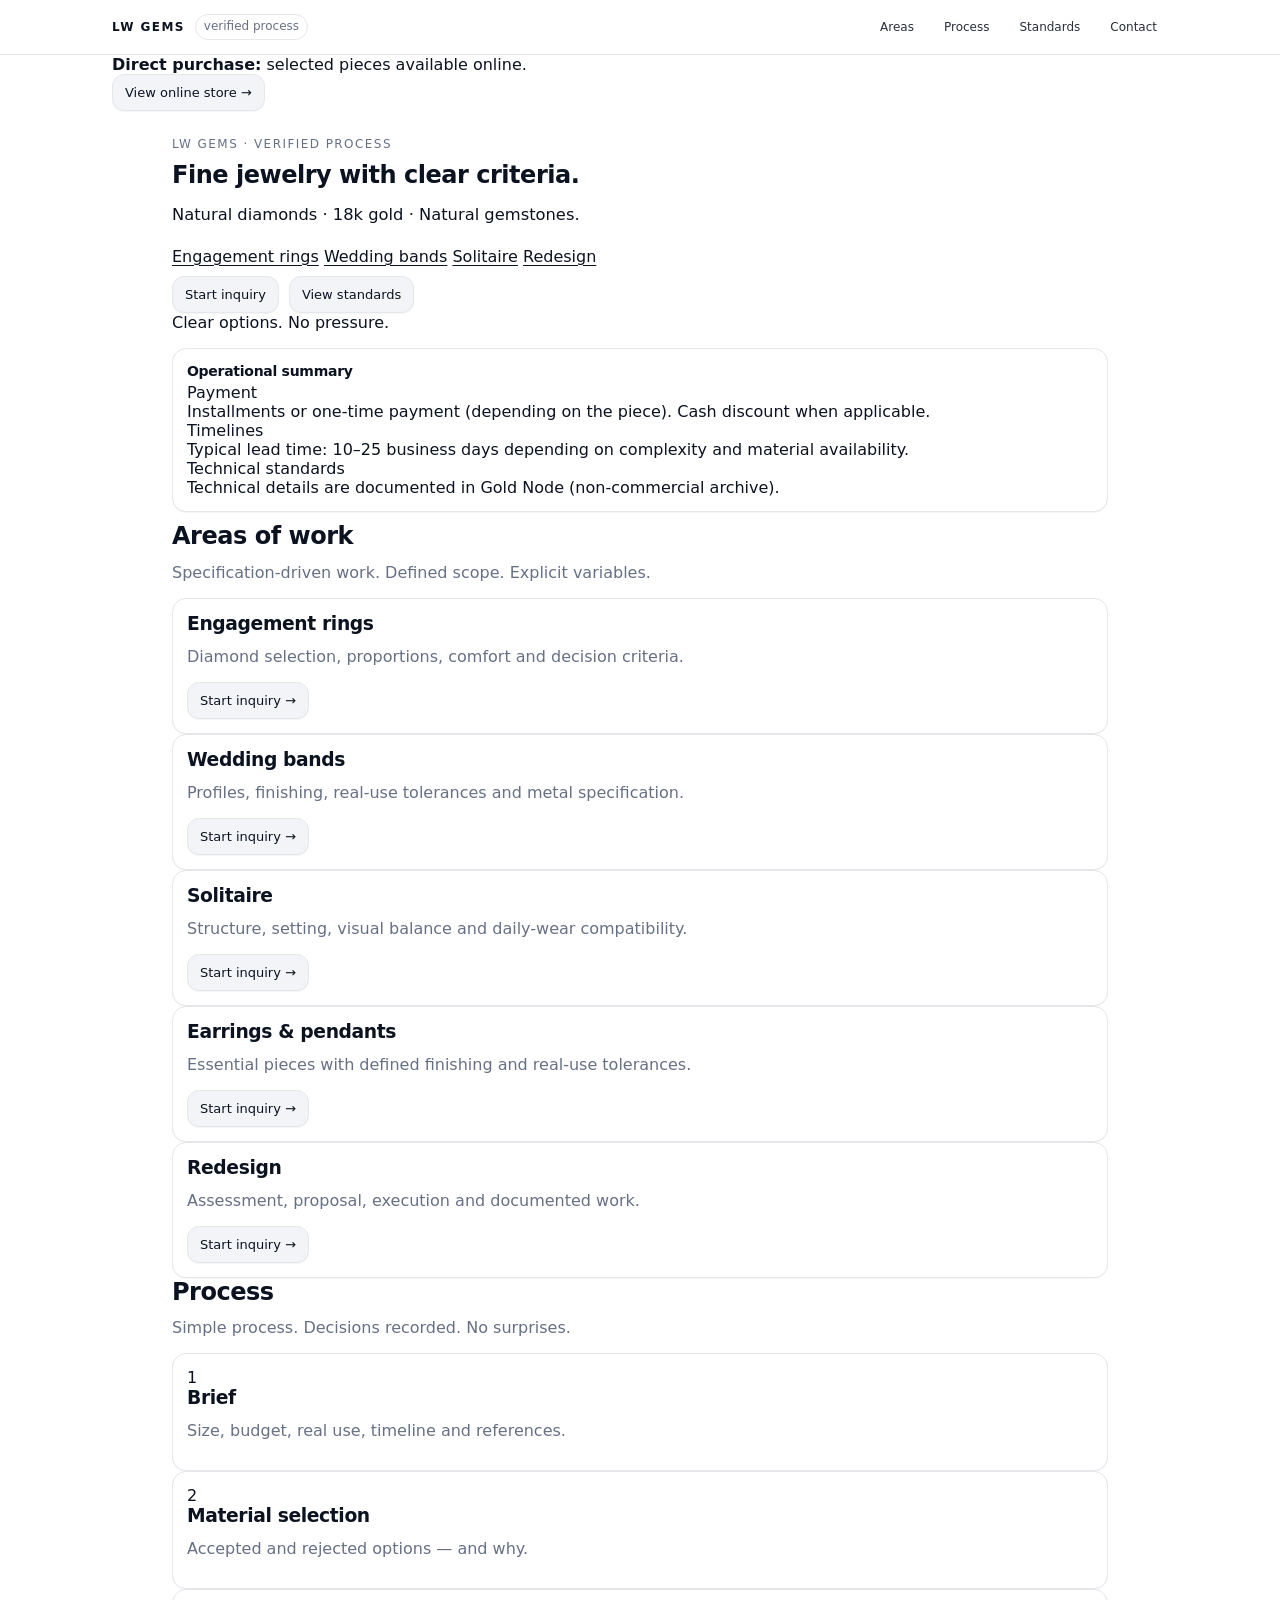
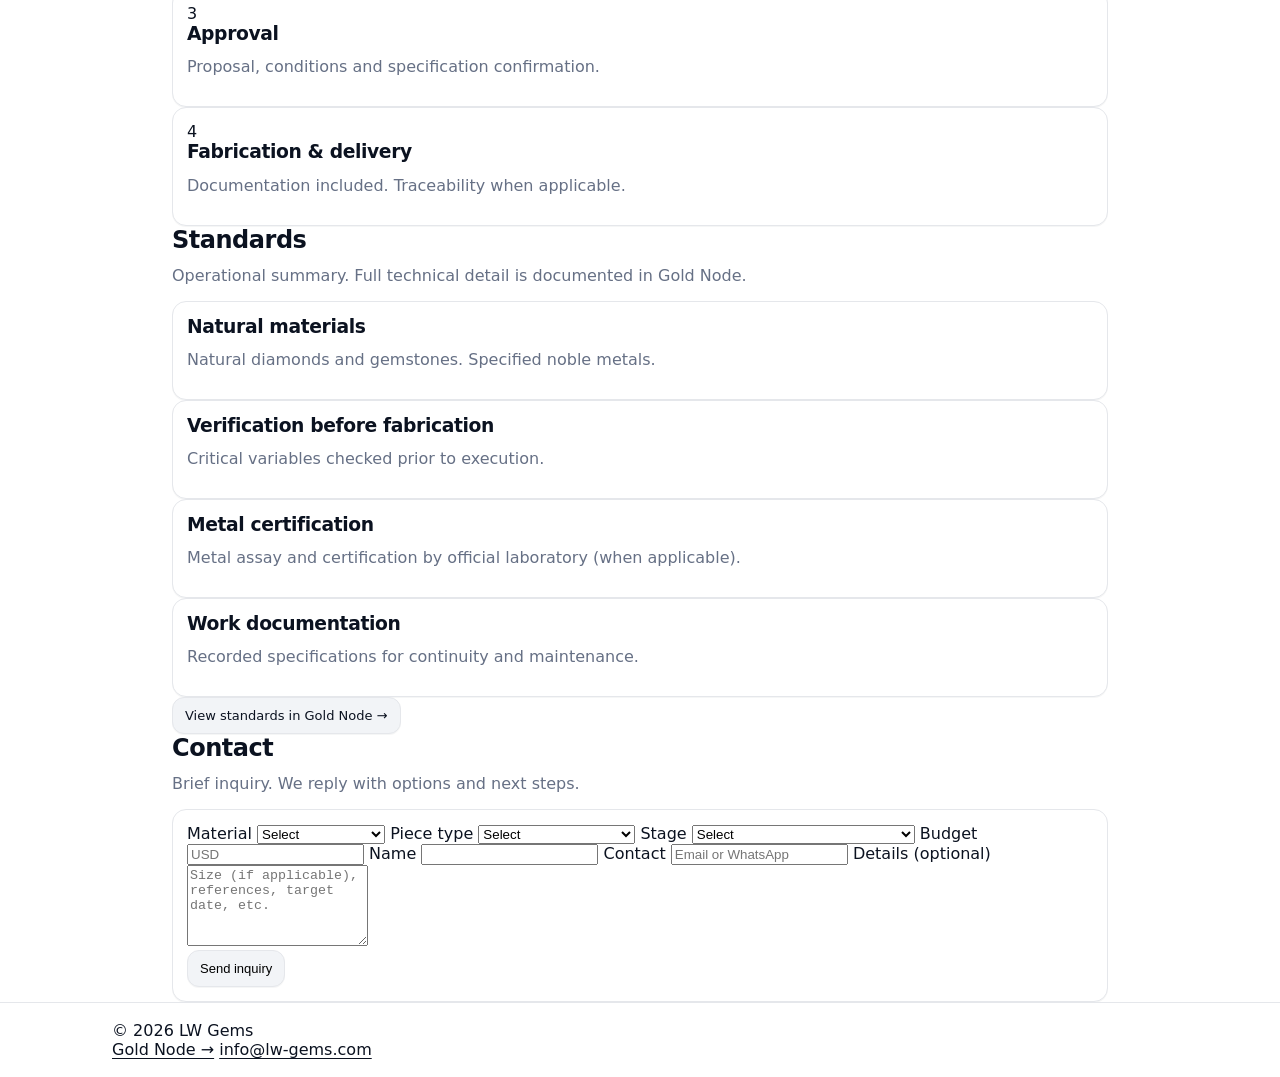
==== en/index.html @ a050eb29 "Create index.html" ====
<!doctype html>
<html lang="en">
<head>
  <meta charset="utf-8">
  <meta http-equiv="content-language" content="en">
  <meta name="viewport" content="width=device-width, initial-scale=1">

  <title>LW Gems — Fine Jewelry with Clear Criteria</title>
  <meta name="description" content="Fine jewelry under a verified process: natural diamonds, 18k gold and natural gemstones. Clear options, explicit variables and documented execution.">
  <meta name="robots" content="index,follow,max-image-preview:large,max-snippet:-1,max-video-preview:-1">

  <!-- Canonical -->
  <link rel="canonical" href="https://lw-gems.com/en/">

  <!-- Hreflang -->
  <link rel="alternate" hreflang="en" href="https://lw-gems.com/en/">
  <link rel="alternate" hreflang="es" href="https://lw-gems.com/">
  <link rel="alternate" hreflang="x-default" href="https://lw-gems.com/">

  <!-- CSS (mismo sistema) -->
  <link rel="stylesheet" href="../assets/css/lw-system.css">

  <!-- Open Graph -->
  <meta property="og:type" content="website">
  <meta property="og:site_name" content="LW Gems">
  <meta property="og:title" content="LW Gems — Fine Jewelry with Clear Criteria">
  <meta property="og:description" content="Natural diamonds · 18k gold · Natural gemstones. Verified process and documented execution.">
  <meta property="og:url" content="https://lw-gems.com/en/">

  <!-- Twitter -->
  <meta name="twitter:card" content="summary">
  <meta name="twitter:title" content="LW Gems — Fine Jewelry with Clear Criteria">
  <meta name="twitter:description" content="Natural diamonds · 18k gold · Natural gemstones. Verified process and documented execution.">

  <!-- Internal LW meta -->
  <meta name="lw:page-type" content="landing">
  <meta name="lw:note-status" content="canonical">
  <meta name="lw:note-version" content="v1">

  <!-- JSON-LD -->
  <script type="application/ld+json">
  {
    "@context":"https://schema.org",
    "@graph":[
      {
        "@type":"Organization",
        "@id":"https://lw-gems.com/#organization",
        "name":"LW Gems",
        "url":"https://lw-gems.com/",
        "email":"info@lw-gems.com"
      },
      {
        "@type":"WebSite",
        "@id":"https://lw-gems.com/#website",
        "url":"https://lw-gems.com/",
        "name":"LW Gems",
        "publisher":{"@id":"https://lw-gems.com/#organization"},
        "inLanguage":"en"
      },
      {
        "@type":"WebPage",
        "@id":"https://lw-gems.com/en/#webpage",
        "url":"https://lw-gems.com/en/",
        "name":"LW Gems — Fine Jewelry with Clear Criteria",
        "isPartOf":{"@id":"https://lw-gems.com/#website"},
        "about":{"@id":"https://lw-gems.com/#organization"},
        "inLanguage":"en"
      }
    ]
  }
  </script>
</head>

<body class="page-home">
  <a class="skip-link" href="#content">Skip to content</a>

  <!-- TOP BAR -->
  <header class="topbar">
    <div class="container">
      <div class="brand">
        <a class="brandName" href="/en/" aria-label="LW Gems Home">LW GEMS</a>
        <span class="brandTag">verified process</span>
      </div>

      <nav class="menu" aria-label="Primary">
        <a href="#areas">Areas</a>
        <a href="#process">Process</a>
        <a href="#standards">Standards</a>
        <a href="#contact">Contact</a>
      </nav>
    </div>
  </header>

  <!-- DIRECT PURCHASE BAR -->
  <section class="notice">
    <div class="container noticeRow">
      <div class="noticeText">
        <strong>Direct purchase:</strong> selected pieces available online.
      </div>
      <a class="btn btnGhost" href="https://shop.lw-gems.com/" target="_blank" rel="noopener">
        View online store →
      </a>
    </div>
  </section>

  <main id="content" class="container">

    <!-- HERO -->
    <section class="hero">
      <div class="heroGrid">
        <div class="heroLeft">
          <div class="kicker">LW GEMS · VERIFIED PROCESS</div>

          <h1>Fine jewelry with clear criteria.</h1>

          <p class="lead">Natural diamonds · 18k gold · Natural gemstones.</p>

          <!-- QUICK ROUTES (SEO + UX) -->
          <div class="quickLinks" aria-label="Quick routes">
            <a class="chip" href="#form" data-piece="Engagement ring">Engagement rings</a>
            <a class="chip" href="#form" data-piece="Wedding bands">Wedding bands</a>
            <a class="chip" href="#form" data-piece="Solitaire">Solitaire</a>
            <a class="chip" href="#form" data-piece="Redesign">Redesign</a>
          </div>

          <div class="ctaRow">
            <a class="btn btnPrimary" href="#form">Start inquiry</a>
            <a class="btn btnSecondary" href="#standards">View standards</a>
          </div>

          <p class="micro">Clear options. No pressure.</p>
        </div>

        <!-- OPERATIONAL SUMMARY -->
        <aside class="heroRight card">
          <h2 class="cardTitle">Operational summary</h2>

          <div class="cardBlock">
            <div class="cardLabel">Payment</div>
            <div class="cardValue">Installments or one-time payment (depending on the piece). Cash discount when applicable.</div>
          </div>

          <div class="cardBlock">
            <div class="cardLabel">Timelines</div>
            <div class="cardValue">Typical lead time: 10–25 business days depending on complexity and material availability.</div>
          </div>

          <div class="cardBlock">
            <div class="cardLabel">Technical standards</div>
            <div class="cardValue">Technical details are documented in Gold Node (non-commercial archive).</div>
          </div>
        </aside>
      </div>
    </section>

    <!-- AREAS -->
    <section id="areas" class="section">
      <h2>Areas of work</h2>
      <p class="muted">Specification-driven work. Defined scope. Explicit variables.</p>

      <div class="grid3">
        <article class="card">
          <h3>Engagement rings</h3>
          <p class="muted">Diamond selection, proportions, comfort and decision criteria.</p>
          <a class="btn btnGhost" href="#form" data-piece="Engagement ring">Start inquiry →</a>
        </article>

        <article class="card">
          <h3>Wedding bands</h3>
          <p class="muted">Profiles, finishing, real-use tolerances and metal specification.</p>
          <a class="btn btnGhost" href="#form" data-piece="Wedding bands">Start inquiry →</a>
        </article>

        <article class="card">
          <h3>Solitaire</h3>
          <p class="muted">Structure, setting, visual balance and daily-wear compatibility.</p>
          <a class="btn btnGhost" href="#form" data-piece="Solitaire">Start inquiry →</a>
        </article>

        <article class="card">
          <h3>Earrings & pendants</h3>
          <p class="muted">Essential pieces with defined finishing and real-use tolerances.</p>
          <a class="btn btnGhost" href="#form" data-piece="Earrings and pendants">Start inquiry →</a>
        </article>

        <article class="card">
          <h3>Redesign</h3>
          <p class="muted">Assessment, proposal, execution and documented work.</p>
          <a class="btn btnGhost" href="#form" data-piece="Redesign">Start inquiry →</a>
        </article>
      </div>
    </section>

    <!-- PROCESS -->
    <section id="process" class="section">
      <h2>Process</h2>
      <p class="muted">Simple process. Decisions recorded. No surprises.</p>

      <div class="grid4">
        <article class="step card">
          <div class="stepN">1</div>
          <h3>Brief</h3>
          <p class="muted">Size, budget, real use, timeline and references.</p>
        </article>

        <article class="step card">
          <div class="stepN">2</div>
          <h3>Material selection</h3>
          <p class="muted">Accepted and rejected options — and why.</p>
        </article>

        <article class="step card">
          <div class="stepN">3</div>
          <h3>Approval</h3>
          <p class="muted">Proposal, conditions and specification confirmation.</p>
        </article>

        <article class="step card">
          <div class="stepN">4</div>
          <h3>Fabrication & delivery</h3>
          <p class="muted">Documentation included. Traceability when applicable.</p>
        </article>
      </div>
    </section>

    <!-- STANDARDS -->
    <section id="standards" class="section">
      <h2>Standards</h2>
      <p class="muted">Operational summary. Full technical detail is documented in Gold Node.</p>

      <div class="grid2">
        <article class="bullet card">
          <h3>Natural materials</h3>
          <p class="muted">Natural diamonds and gemstones. Specified noble metals.</p>
        </article>

        <article class="bullet card">
          <h3>Verification before fabrication</h3>
          <p class="muted">Critical variables checked prior to execution.</p>
        </article>

        <article class="bullet card">
          <h3>Metal certification</h3>
          <p class="muted">Metal assay and certification by official laboratory (when applicable).</p>
        </article>

        <article class="bullet card">
          <h3>Work documentation</h3>
          <p class="muted">Recorded specifications for continuity and maintenance.</p>
        </article>
      </div>

      <a class="btn btnSecondary" href="https://gold.lw-gems.com/" target="_blank" rel="noopener">
        View standards in Gold Node →
      </a>
    </section>

    <!-- CONTACT -->
    <section id="contact" class="section">
      <h2>Contact</h2>
      <p class="muted">Brief inquiry. We reply with options and next steps.</p>

      <form id="form" class="form card"
            action="https://formsubmit.co/info@lw-gems.com"
            method="POST">

        <input type="hidden" name="_subject" value="LW Gems — New inquiry (EN)">
        <input type="hidden" name="_captcha" value="true">
        <input type="hidden" name="_template" value="table">
        <input type="hidden" name="_next" value="https://lw-gems.com/en/thanks/">

        <div class="formGrid">
          <label>
            Material
            <select name="material" required>
              <option value="" disabled selected>Select</option>
              <option>18k Gold</option>
              <option>Platinum</option>
              <option>Natural diamond</option>
              <option>Natural gemstone</option>
            </select>
          </label>

          <label>
            Piece type
            <select name="pieza" id="pieza" required>
              <option value="" disabled selected>Select</option>
              <option>Engagement ring</option>
              <option>Wedding bands</option>
              <option>Solitaire</option>
              <option>Earrings and pendants</option>
              <option>Redesign</option>
            </select>
          </label>

          <label>
            Stage
            <select name="stage" required>
              <option value="" disabled selected>Select</option>
              <option>Initial idea</option>
              <option>Comparing options</option>
              <option>I already have the stone / material</option>
              <option>Redesigning an existing piece</option>
            </select>
          </label>

          <label>
            Budget
            <input name="budget" type="text" placeholder="USD">
          </label>

          <label>
            Name
            <input name="name" type="text" required>
          </label>

          <label>
            Contact
            <input name="contact" type="text" placeholder="Email or WhatsApp" required>
          </label>

          <label class="full">
            Details (optional)
            <textarea name="details" rows="5" placeholder="Size (if applicable), references, target date, etc."></textarea>
          </label>
        </div>

        <button class="btn btnPrimary" type="submit">Send inquiry</button>
      </form>
    </section>
  </main>

  <footer class="footer">
    <div class="container footerRow">
      <div>© <span id="y"></span> LW Gems</div>
      <div class="footerLinks">
        <a href="https://gold.lw-gems.com/" target="_blank" rel="noopener">Gold Node →</a>
        <a href="mailto:info@lw-gems.com">info@lw-gems.com</a>
      </div>
    </div>
  </footer>

  <script>
    document.getElementById("y").textContent = new Date().getFullYear();

    document.querySelectorAll('[data-piece]').forEach(el => {
      el.addEventListener('click', () => {
        const v = el.getAttribute('data-piece');
        const sel = document.getElementById('pieza');
        if (!sel) return;
        [...sel.options].forEach(o => {
          if (o.text.trim() === v.trim()) sel.value = o.value;
        });
      });
    });
  </script>
</body>
</html>
---- assets/css/lw-system.css ----
*{box-sizing:border-box}

:root{
  --text:#0b1220;
  --muted:#667085;
  --line:#e5e7eb;
  --bg:#ffffff;
  --chip:#f2f4f7;
  --chip2:#eef2f6;

  /* pro spacing + radius */
  --radius:14px;
  --radiusPill:999px;
  --shadow: 0 1px 0 rgba(16,24,40,.04);
}

html{font-size:16px}
body{
  margin:0;
  background:var(--bg);
  color:var(--text);
  font-family: system-ui,-apple-system,BlinkMacSystemFont,"Segoe UI",Roboto,Helvetica,Arial,sans-serif;
  -webkit-font-smoothing: antialiased;
  text-rendering: optimizeLegibility;
}

/* Skip link (accesibilidad) */
.skip-link{
  position:absolute;
  left:-9999px;
  top:auto;
  width:1px;
  height:1px;
  overflow:hidden;
}
.skip-link:focus{
  left:16px;
  top:16px;
  width:auto;
  height:auto;
  padding:10px 12px;
  border-radius:12px;
  border:1px solid var(--line);
  background:#fff;
  box-shadow:var(--shadow);
  z-index:999;
}

/* Layout */
.container{max-width:1100px;margin:0 auto;padding:0 22px}
main{max-width:920px;margin:64px auto 120px;padding:0}

/* Topbar (Meta-like, clean) */
.topbar{
  position:sticky;top:0;z-index:10;
  border-bottom:1px solid var(--line);
  background:rgba(255,255,255,.92);
  backdrop-filter:saturate(180%) blur(10px);
}
.topbar .container{
  display:flex;align-items:center;justify-content:space-between;gap:16px;
  padding:12px 22px;
}
.brand{display:flex;align-items:center;gap:10px;white-space:nowrap}
.brandName{
  font-weight:800;
  letter-spacing:0.12em;
  text-transform:uppercase;
  font-size:12px;
  color:var(--text);
  text-decoration:none;
}
.brandTag{
  font-size:12px;
  color:var(--muted);
  padding:2px 8px;
  border:1px solid var(--line);
  border-radius:var(--radiusPill);
  background:#fff;
  line-height:1.6;
}
.menu{display:flex;gap:8px;flex-wrap:wrap;align-items:center}
.menu a{
  font-size:12px;
  color:var(--text);
  text-decoration:none;
  padding:7px 10px;
  border-radius:var(--radiusPill);
  border:1px solid transparent;
  background:transparent;
  opacity:.88;
  transition: background .12s ease, border-color .12s ease, opacity .12s ease;
}
.menu a[aria-current="page"]{
  opacity:1;
  background:var(--chip);
  border-color:var(--line);
  box-shadow:var(--shadow);
}
.menu a:hover{
  opacity:1;
  background:var(--chip2);
  border-color:var(--line);
}

/* Typography base */
h1,h2,h3{font-weight:700;letter-spacing:-0.02em;line-height:1.18;margin:0 0 12px}
p{margin:0 0 16px}
a{color:var(--text);text-underline-offset:3px;text-decoration-thickness:1px}
a:hover{opacity:.86}
hr{border:0;border-top:1px solid var(--line);margin:28px 0}

.muted{color:var(--muted)}
.small{font-size:13px;color:var(--muted)}

/* =========================
   HOME · Jerarquía
   ========================= */
body.page-home main{max-width:980px}
.hero{padding:26px 0 10px}
.kicker{
  font-size:12px;
  letter-spacing:0.12em;
  text-transform:uppercase;
  color:var(--muted);
  margin-bottom:10px;
}
.lead{font-size:1.02rem;line-height:1.68;margin-top:8px;margin-bottom:18px}
.ctaRow{display:flex;gap:10px;flex-wrap:wrap;margin-top:10px}

/* HOME · Entradas por material (ledger-style) */
.entryList{
  display:flex;
  flex-wrap:wrap;
  gap:14px;
  margin-top:8px;
}
.entryLink{
  position:relative;
  padding:0 14px 0 0;
  border:none;
  border-radius:0;
  background:none;
  font-weight:600;
  text-decoration:none;
  color:var(--text);
}
.entryLink:not(:last-child)::after{
  content:"·";
  position:absolute;
  right:0;
  color:var(--muted);
}
.entryLink .muted{
  font-weight:500;
  color:var(--muted);
}

.hubSecondary{
  display:block;
  margin-top:10px;
  font-weight:500;
  text-decoration:none;
  color:var(--muted);
}
.hubSecondary:hover{
  text-decoration:underline;
  opacity:1;
}

.primaryCta,.secondaryCta{
  display:inline-block;
  padding:10px 12px;
  border-radius:12px;
  border:1px solid var(--line);
  text-decoration:none;
  font-size:13px;
  background:#fff;
  box-shadow:var(--shadow);
}
.primaryCta{background:var(--chip)}
.primaryCta:hover,.secondaryCta:hover{background:var(--chip2)}

.cards{display:grid;gap:10px;margin-top:12px}
.card{
  display:block;
  padding:14px 14px;
  border:1px solid var(--line);
  border-radius:var(--radius);
  background:#fff;
  text-decoration:none;
  box-shadow:var(--shadow);
  transition: background .12s ease;
}
.card:hover{background:var(--chip)}
.cardTitle{font-weight:700;font-size:14px;margin-bottom:4px}
.cardMeta{font-size:13px;color:var(--muted)}
.footer{border-top:1px solid var(--line);padding:18px 0}

/* =========================
   MATERIALS · Cards (igual a Notes)
   ========================= */
body.page-materials main{max-width:980px}

body.page-materials .materialsGrid{
  margin-top:18px;
  display:grid;
  grid-template-columns:repeat(2,minmax(0,1fr));
  gap:12px;
}
@media (max-width:900px){
  body.page-materials .materialsGrid{grid-template-columns:1fr}
}

body.page-materials .materialCard{
  display:block;
  padding:16px 16px;
  border:1px solid var(--line);
  border-radius:var(--radius);
  background:#fff;
  text-decoration:none;
  box-shadow:var(--shadow);
  transition: background .12s ease;
}
body.page-materials .materialCard:hover{background:var(--chip)}
body.page-materials .materialTitle{font-weight:700;font-size:13.5px;line-height:1.28;margin-bottom:6px}
body.page-materials .materialDesc{font-size:12.8px;color:var(--muted);line-height:1.55;margin-bottom:10px}
body.page-materials .materialMeta{font-size:11.5px;color:var(--muted);letter-spacing:0.06em;text-transform:uppercase}

/* =========================
   LAB NOTES INDEX · Cards
   ========================= */
body.page-notes-index main{max-width:980px}

.notesGrid{
  margin-top:18px;
  display:grid;
  grid-template-columns:repeat(2,minmax(0,1fr));
  gap:12px;
}
@media (max-width:900px){.notesGrid{grid-template-columns:1fr}}

.noteCard{
  display:block;
  padding:16px 16px;
  border:1px solid var(--line);
  border-radius:var(--radius);
  background:#fff;
  text-decoration:none;
  box-shadow:var(--shadow);
  transition: background .12s ease;
}
.noteCard:hover{background:var(--chip)}
.noteTitle{font-weight:700;font-size:13.5px;line-height:1.28;margin-bottom:6px}
.noteDesc{font-size:12.8px;color:var(--muted);line-height:1.55;margin-bottom:10px}
.noteMeta{font-size:11.5px;color:var(--muted);letter-spacing:0.06em;text-transform:uppercase}
.backRow{margin-top:22px}
.backLink{font-size:13px;color:var(--text);text-decoration:none}
.backLink:hover{text-decoration:underline}

/* =========================
   NOTE · Tipografía
   ========================= */
body.page-note{line-height:1.74}
body.page-note main{max-width:860px}
body.page-note p{font-size:0.98rem;line-height:1.76}
body.page-note h1{font-size:2.05rem;letter-spacing:-0.02em;margin-top:6px}
body.page-note h2{font-size:1.20rem;margin-top:26px;margin-bottom:10px}
body.page-note h3{font-size:1.05rem;margin-top:18px;margin-bottom:8px}
body.page-note ul{margin:0 0 16px;padding-left:18px}
body.page-note li{margin:6px 0;font-size:0.98rem;line-height:1.7}
body.page-note strong{font-weight:650}

/* botones simples */
.btn{
  display:inline-block;
  padding:10px 12px;
  border-radius:12px;
  border:1px solid var(--line);
  background:var(--chip);
  text-decoration:none;
  font-size:13px;
  box-shadow:var(--shadow);
}
.btn:hover{background:var(--chip2)}
/* =========================
   LW GEMS · LANDING (page-landing)
   ========================= */

/* Usa body.page-landing en el <body>.
   Si ya estás usando page-home, duplico selector para que funcione igual. */
body.page-landing main,
body.page-home.page-landing main{
  max-width:1100px;
  padding:0 22px;
}

/* HERO layout: izquierda texto / derecha panel */
body.page-landing .hero,
body.page-home.page-landing .hero{
  padding:28px 0 12px;
}

body.page-landing .heroGrid,
body.page-home.page-landing .heroGrid{
  display:grid;
  grid-template-columns: 1.25fr .85fr;
  gap:18px;
  align-items:start;
}

@media (max-width: 920px){
  body.page-landing .heroGrid,
  body.page-home.page-landing .heroGrid{
    grid-template-columns:1fr;
  }
}

/* Título (grande, limpio) */
body.page-landing h1,
body.page-home.page-landing h1{
  font-size:3.05rem;
  letter-spacing:-0.03em;
  line-height:1.04;
  margin:8px 0 12px;
}

@media (max-width: 520px){
  body.page-landing h1,
  body.page-home.page-landing h1{
    font-size:2.35rem;
  }
}

/* Lead / descripción */
body.page-landing .lead{
  font-size:1.02rem;
  line-height:1.68;
  margin:0 0 14px;
}

/* Row “diamantes · oro · gemas” */
body.page-landing .bulletRow{
  font-size:0.98rem;
  color:var(--muted);
  margin:0 0 16px;
}
body.page-landing .bulletRow span{white-space:nowrap}
body.page-landing .bulletRow .dot{margin:0 8px;color:var(--muted)}

/* CTA buttons (primario oscuro, secundario claro) */
body.page-landing .ctaRow{
  display:flex;
  gap:10px;
  flex-wrap:wrap;
  margin:14px 0 8px;
}

body.page-landing .btnPrimary,
body.page-landing .btnSecondary{
  display:inline-flex;
  align-items:center;
  justify-content:center;
  padding:12px 14px;
  border-radius:14px;
  border:1px solid var(--line);
  text-decoration:none;
  font-size:13px;
  font-weight:650;
  box-shadow:var(--shadow);
}

body.page-landing .btnPrimary{
  background:var(--text);
  color:#fff;
  border-color:rgba(11,18,32,.18);
}
body.page-landing .btnPrimary:hover{opacity:.92}

body.page-landing .btnSecondary{
  background:#fff;
  color:var(--text);
}
body.page-landing .btnSecondary:hover{background:var(--chip2)}

/* Línea corta debajo del hero */
body.page-landing .heroNote{
  margin-top:8px;
  color:var(--muted);
  font-size:0.98rem;
}

/* Panel derecho (rutas rápidas + resumen) */
body.page-landing .sidePanel{
  border:1px solid var(--line);
  border-radius:var(--radius);
  background:#fff;
  box-shadow:var(--shadow);
  padding:14px;
}

body.page-landing .panelTitle{
  font-weight:700;
  font-size:13px;
  margin:0 0 10px;
  color:var(--muted);
  letter-spacing:0.08em;
  text-transform:uppercase;
}

body.page-landing .chipRow{
  display:flex;
  gap:8px;
  flex-wrap:wrap;
  margin:6px 0 12px;
}
body.page-landing .chip{
  display:inline-flex;
  align-items:center;
  padding:8px 10px;
  border-radius:var(--radiusPill);
  border:1px solid var(--line);
  background:var(--chip);
  font-size:12px;
  text-decoration:none;
  color:var(--text);
  box-shadow:var(--shadow);
}
body.page-landing .chip:hover{background:var(--chip2)}

/* Items del resumen (Pago / Tiempos / Estándares) */
body.page-landing .panelBlock{
  border-top:1px solid var(--line);
  padding-top:12px;
  margin-top:12px;
}
body.page-landing .panelLabel{
  font-size:12px;
  letter-spacing:0.08em;
  text-transform:uppercase;
  color:var(--muted);
  font-weight:700;
  margin:0 0 6px;
}
body.page-landing .panelText{
  margin:0;
  font-size:0.98rem;
  line-height:1.6;
}

/* Secciones */
body.page-landing section{
  padding:26px 0;
}
body.page-landing .sectionTitle{
  font-size:1.6rem;
  margin:0 0 10px;
}
body.page-landing .sectionLead{
  color:var(--muted);
  margin:0 0 14px;
}

/* Cards grid (Áreas de trabajo) */
body.page-landing .cardGrid{
  display:grid;
  grid-template-columns:repeat(3,minmax(0,1fr));
  gap:12px;
  margin-top:12px;
}
@media (max-width: 980px){
  body.page-landing .cardGrid{grid-template-columns:1fr}
}

body.page-landing .workCard{
  border:1px solid var(--line);
  border-radius:var(--radius);
  background:#fff;
  box-shadow:var(--shadow);
  padding:16px;
}
body.page-landing .workCard h3{
  font-size:1.05rem;
  margin:0 0 6px;
}
body.page-landing .workCard p{
  color:var(--muted);
  font-size:0.98rem;
  line-height:1.6;
  margin:0 0 12px;
}

/* Botón dentro de cards (mismo look que chip pero más grande) */
body.page-landing .workCard .cardCta{
  display:inline-flex;
  align-items:center;
  gap:8px;
  padding:10px 12px;
  border-radius:12px;
  border:1px solid var(--line);
  background:#fff;
  box-shadow:var(--shadow);
  text-decoration:none;
  font-size:13px;
  font-weight:650;
  color:var(--text);
}
body.page-landing .workCard .cardCta:hover{background:var(--chip2)}

/* Steps (Proceso) */
body.page-landing .stepsGrid{
  display:grid;
  grid-template-columns:repeat(4,minmax(0,1fr));
  gap:12px;
  margin-top:12px;
}
@media (max-width: 980px){
  body.page-landing .stepsGrid{grid-template-columns:1fr}
}
body.page-landing .stepCard{
  border:1px solid var(--line);
  border-radius:var(--radius);
  background:#fff;
  box-shadow:var(--shadow);
  padding:14px;
}
body.page-landing .stepNum{
  width:26px;height:26px;
  border-radius:10px;
  border:1px solid var(--line);
  background:var(--chip);
  display:inline-flex;
  align-items:center;
  justify-content:center;
  font-weight:750;
  font-size:12px;
  margin-bottom:8px;
}
body.page-landing .stepTitle{font-weight:700;margin:0 0 6px}
body.page-landing .stepText{margin:0;color:var(--muted);font-size:0.98rem;line-height:1.6}

/* Form (Solicitud) */
body.page-landing .formWrap{
  border:1px solid var(--line);
  border-radius:var(--radius);
  background:#fff;
  box-shadow:var(--shadow);
  padding:16px;
  margin-top:12px;
}
body.page-landing form .row{
  display:grid;
  grid-template-columns:1fr 1fr;
  gap:10px;
}
@media (max-width: 820px){
  body.page-landing form .row{grid-template-columns:1fr}
}
body.page-landing label{
  display:block;
  font-size:12px;
  font-weight:700;
  color:var(--muted);
  letter-spacing:0.04em;
  margin:10px 0 6px;
}
body.page-landing input,
body.page-landing select,
body.page-landing textarea{
  width:100%;
  padding:12px 12px;
  border-radius:12px;
  border:1px solid var(--line);
  background:#fff;
  font-size:14px;
  outline:none;
}
body.page-landing textarea{min-height:110px;resize:vertical}
body.page-landing input:focus,
body.page-landing select:focus,
body.page-landing textarea:focus{
  border-color:rgba(11,18,32,.28);
}

body.page-landing .submitRow{
  display:flex;
  gap:10px;
  align-items:center;
  justify-content:space-between;
  flex-wrap:wrap;
  margin-top:14px;
}
body.page-landing .submitBtn{
  display:inline-flex;
  align-items:center;
  justify-content:center;
  padding:12px 14px;
  border-radius:14px;
  border:1px solid rgba(11,18,32,.18);
  background:var(--text);
  color:#fff;
  font-size:13px;
  font-weight:750;
  box-shadow:var(--shadow);
  cursor:pointer;
}
body.page-landing .submitBtn:hover{opacity:.92}

body.page-landing .formHint{
  color:var(--muted);
  font-size:12.8px;
}
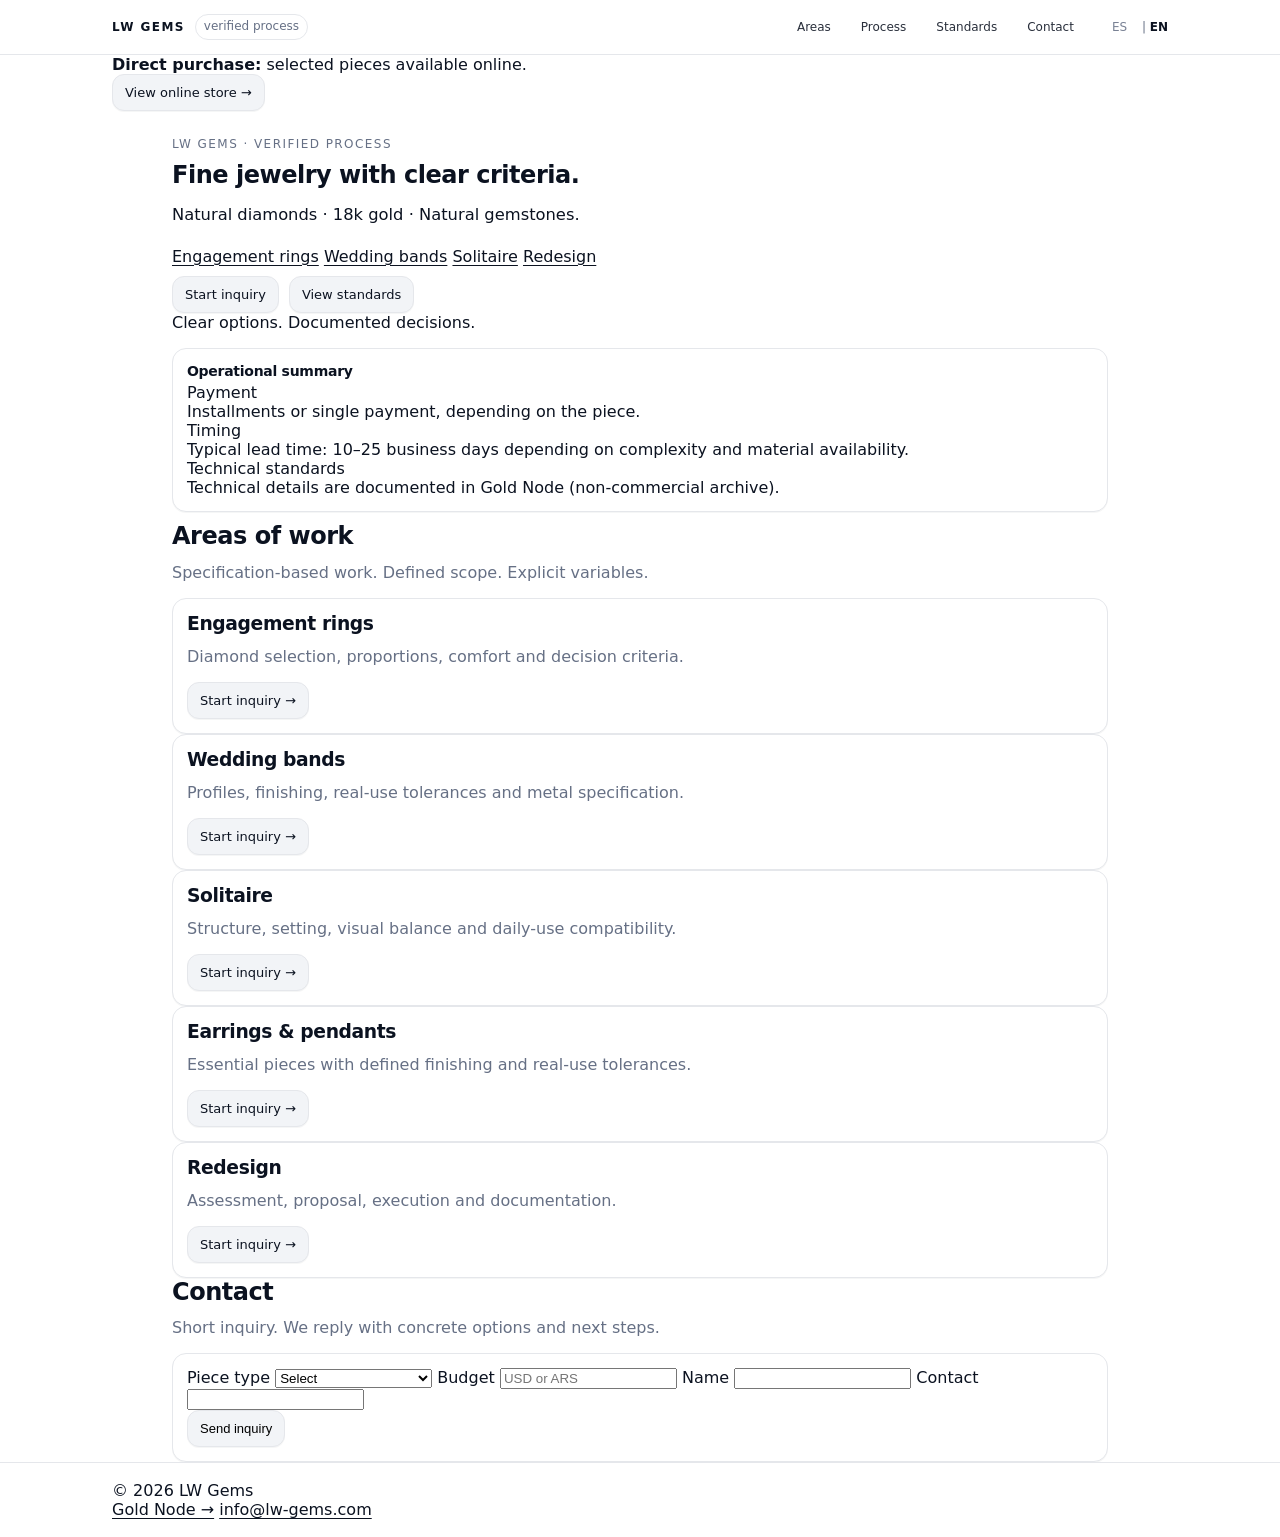
==== commit 6f082f94: "Update index.html" ====
--- a/en/index.html
+++ b/en/index.html
@@ -5,8 +5,8 @@
   <meta http-equiv="content-language" content="en">
   <meta name="viewport" content="width=device-width, initial-scale=1">
 
-  <title>LW Gems — Fine Jewelry with Clear Criteria</title>
-  <meta name="description" content="Fine jewelry under a verified process: natural diamonds, 18k gold and natural gemstones. Clear options, explicit variables and documented execution.">
+  <title>LW Gems — Fine jewelry with clear criteria</title>
+  <meta name="description" content="Fine jewelry under a verified process. Natural diamonds, 18k gold and natural gemstones. Clear options, explicit variables and documented execution.">
   <meta name="robots" content="index,follow,max-image-preview:large,max-snippet:-1,max-video-preview:-1">
 
   <!-- Canonical -->
@@ -17,22 +17,22 @@
   <link rel="alternate" hreflang="es" href="https://lw-gems.com/">
   <link rel="alternate" hreflang="x-default" href="https://lw-gems.com/">
 
-  <!-- CSS (mismo sistema) -->
-  <link rel="stylesheet" href="../assets/css/lw-system.css">
+  <!-- CSS -->
+  <link rel="stylesheet" href="/assets/css/lw-system.css">
 
   <!-- Open Graph -->
   <meta property="og:type" content="website">
   <meta property="og:site_name" content="LW Gems">
-  <meta property="og:title" content="LW Gems — Fine Jewelry with Clear Criteria">
+  <meta property="og:title" content="LW Gems — Fine jewelry with clear criteria">
   <meta property="og:description" content="Natural diamonds · 18k gold · Natural gemstones. Verified process and documented execution.">
   <meta property="og:url" content="https://lw-gems.com/en/">
 
   <!-- Twitter -->
   <meta name="twitter:card" content="summary">
-  <meta name="twitter:title" content="LW Gems — Fine Jewelry with Clear Criteria">
+  <meta name="twitter:title" content="LW Gems — Fine jewelry with clear criteria">
   <meta name="twitter:description" content="Natural diamonds · 18k gold · Natural gemstones. Verified process and documented execution.">
 
-  <!-- Internal LW meta -->
+  <!-- Internal -->
   <meta name="lw:page-type" content="landing">
   <meta name="lw:note-status" content="canonical">
   <meta name="lw:note-version" content="v1">
@@ -61,7 +61,7 @@
         "@type":"WebPage",
         "@id":"https://lw-gems.com/en/#webpage",
         "url":"https://lw-gems.com/en/",
-        "name":"LW Gems — Fine Jewelry with Clear Criteria",
+        "name":"LW Gems — Fine jewelry with clear criteria",
         "isPartOf":{"@id":"https://lw-gems.com/#website"},
         "about":{"@id":"https://lw-gems.com/#organization"},
         "inLanguage":"en"
@@ -72,287 +72,196 @@
 </head>
 
 <body class="page-home">
-  <a class="skip-link" href="#content">Skip to content</a>
-
-  <!-- TOP BAR -->
-  <header class="topbar">
-    <div class="container">
-      <div class="brand">
-        <a class="brandName" href="/en/" aria-label="LW Gems Home">LW GEMS</a>
-        <span class="brandTag">verified process</span>
+<a class="skip-link" href="#content">Skip to content</a>
+
+<header class="topbar">
+  <div class="container">
+    <div class="brand">
+      <a class="brandName" href="/en/" aria-label="LW Gems Home">LW GEMS</a>
+      <span class="brandTag">verified process</span>
+    </div>
+
+    <!-- NAV CON IDIOMA (pedido) -->
+    <nav class="menu" aria-label="Primary">
+      <a href="#areas">Areas</a>
+      <a href="#process">Process</a>
+      <a href="#standards">Standards</a>
+      <a href="#contact">Contact</a>
+
+      <span class="langSwitch">
+        <a href="/">ES</a> |
+        <strong>EN</strong>
+      </span>
+    </nav>
+  </div>
+</header>
+
+<section class="notice">
+  <div class="container noticeRow">
+    <div class="noticeText">
+      <strong>Direct purchase:</strong> selected pieces available online.
+    </div>
+    <a class="btn btnGhost" href="https://shop.lw-gems.com/" target="_blank" rel="noopener">
+      View online store →
+    </a>
+  </div>
+</section>
+
+<main id="content" class="container">
+
+  <!-- HERO -->
+  <section class="hero">
+    <div class="heroGrid">
+      <div class="heroLeft">
+        <div class="kicker">LW GEMS · VERIFIED PROCESS</div>
+
+        <h1>Fine jewelry with clear criteria.</h1>
+
+        <p class="lead">Natural diamonds · 18k gold · Natural gemstones.</p>
+
+        <div class="quickLinks" aria-label="Quick paths">
+          <a class="chip" href="#form" data-piece="Engagement ring">Engagement rings</a>
+          <a class="chip" href="#form" data-piece="Wedding bands">Wedding bands</a>
+          <a class="chip" href="#form" data-piece="Solitaire">Solitaire</a>
+          <a class="chip" href="#form" data-piece="Redesign">Redesign</a>
+        </div>
+
+        <div class="ctaRow">
+          <a class="btn btnPrimary" href="#form">Start inquiry</a>
+          <a class="btn btnSecondary" href="#standards">View standards</a>
+        </div>
+
+        <p class="micro">Clear options. Documented decisions.</p>
       </div>
 
-      <nav class="menu" aria-label="Primary">
-        <a href="#areas">Areas</a>
-        <a href="#process">Process</a>
-        <a href="#standards">Standards</a>
-        <a href="#contact">Contact</a>
-      </nav>
-    </div>
-  </header>
-
-  <!-- DIRECT PURCHASE BAR -->
-  <section class="notice">
-    <div class="container noticeRow">
-      <div class="noticeText">
-        <strong>Direct purchase:</strong> selected pieces available online.
+      <aside class="heroRight card">
+        <h2 class="cardTitle">Operational summary</h2>
+
+        <div class="cardBlock">
+          <div class="cardLabel">Payment</div>
+          <div class="cardValue">Installments or single payment, depending on the piece.</div>
+        </div>
+
+        <div class="cardBlock">
+          <div class="cardLabel">Timing</div>
+          <div class="cardValue">Typical lead time: 10–25 business days depending on complexity and material availability.</div>
+        </div>
+
+        <div class="cardBlock">
+          <div class="cardLabel">Technical standards</div>
+          <div class="cardValue">Technical details are documented in Gold Node (non-commercial archive).</div>
+        </div>
+      </aside>
+    </div>
+  </section>
+
+  <!-- AREAS -->
+  <section id="areas" class="section">
+    <h2>Areas of work</h2>
+    <p class="muted">Specification-based work. Defined scope. Explicit variables.</p>
+
+    <div class="grid3">
+      <article class="card">
+        <h3>Engagement rings</h3>
+        <p class="muted">Diamond selection, proportions, comfort and decision criteria.</p>
+        <a class="btn btnGhost" href="#form" data-piece="Engagement ring">Start inquiry →</a>
+      </article>
+
+      <article class="card">
+        <h3>Wedding bands</h3>
+        <p class="muted">Profiles, finishing, real-use tolerances and metal specification.</p>
+        <a class="btn btnGhost" href="#form" data-piece="Wedding bands">Start inquiry →</a>
+      </article>
+
+      <article class="card">
+        <h3>Solitaire</h3>
+        <p class="muted">Structure, setting, visual balance and daily-use compatibility.</p>
+        <a class="btn btnGhost" href="#form" data-piece="Solitaire">Start inquiry →</a>
+      </article>
+
+      <article class="card">
+        <h3>Earrings & pendants</h3>
+        <p class="muted">Essential pieces with defined finishing and real-use tolerances.</p>
+        <a class="btn btnGhost" href="#form" data-piece="Earrings and pendants">Start inquiry →</a>
+      </article>
+
+      <article class="card">
+        <h3>Redesign</h3>
+        <p class="muted">Assessment, proposal, execution and documentation.</p>
+        <a class="btn btnGhost" href="#form" data-piece="Redesign">Start inquiry →</a>
+      </article>
+    </div>
+  </section>
+
+  <!-- CONTACT -->
+  <section id="contact" class="section">
+    <h2>Contact</h2>
+    <p class="muted">Short inquiry. We reply with concrete options and next steps.</p>
+
+    <form id="form" class="form card"
+          action="https://formsubmit.co/info@lw-gems.com"
+          method="POST">
+
+      <input type="hidden" name="_subject" value="LW Gems — New inquiry (EN)">
+      <input type="hidden" name="_template" value="table">
+
+      <div class="formGrid">
+        <label>
+          Piece type
+          <select name="piece" id="pieza" required>
+            <option disabled selected>Select</option>
+            <option>Engagement ring</option>
+            <option>Wedding bands</option>
+            <option>Solitaire</option>
+            <option>Earrings and pendants</option>
+            <option>Redesign</option>
+          </select>
+        </label>
+
+        <label>
+          Budget
+          <input type="text" name="budget" placeholder="USD or ARS">
+        </label>
+
+        <label>
+          Name
+          <input type="text" name="name" required>
+        </label>
+
+        <label>
+          Contact
+          <input type="text" name="contact" required>
+        </label>
       </div>
-      <a class="btn btnGhost" href="https://shop.lw-gems.com/" target="_blank" rel="noopener">
-        View online store →
-      </a>
-    </div>
+
+      <button class="btn btnPrimary" type="submit">Send inquiry</button>
+    </form>
   </section>
-
-  <main id="content" class="container">
-
-    <!-- HERO -->
-    <section class="hero">
-      <div class="heroGrid">
-        <div class="heroLeft">
-          <div class="kicker">LW GEMS · VERIFIED PROCESS</div>
-
-          <h1>Fine jewelry with clear criteria.</h1>
-
-          <p class="lead">Natural diamonds · 18k gold · Natural gemstones.</p>
-
-          <!-- QUICK ROUTES (SEO + UX) -->
-          <div class="quickLinks" aria-label="Quick routes">
-            <a class="chip" href="#form" data-piece="Engagement ring">Engagement rings</a>
-            <a class="chip" href="#form" data-piece="Wedding bands">Wedding bands</a>
-            <a class="chip" href="#form" data-piece="Solitaire">Solitaire</a>
-            <a class="chip" href="#form" data-piece="Redesign">Redesign</a>
-          </div>
-
-          <div class="ctaRow">
-            <a class="btn btnPrimary" href="#form">Start inquiry</a>
-            <a class="btn btnSecondary" href="#standards">View standards</a>
-          </div>
-
-          <p class="micro">Clear options. No pressure.</p>
-        </div>
-
-        <!-- OPERATIONAL SUMMARY -->
-        <aside class="heroRight card">
-          <h2 class="cardTitle">Operational summary</h2>
-
-          <div class="cardBlock">
-            <div class="cardLabel">Payment</div>
-            <div class="cardValue">Installments or one-time payment (depending on the piece). Cash discount when applicable.</div>
-          </div>
-
-          <div class="cardBlock">
-            <div class="cardLabel">Timelines</div>
-            <div class="cardValue">Typical lead time: 10–25 business days depending on complexity and material availability.</div>
-          </div>
-
-          <div class="cardBlock">
-            <div class="cardLabel">Technical standards</div>
-            <div class="cardValue">Technical details are documented in Gold Node (non-commercial archive).</div>
-          </div>
-        </aside>
-      </div>
-    </section>
-
-    <!-- AREAS -->
-    <section id="areas" class="section">
-      <h2>Areas of work</h2>
-      <p class="muted">Specification-driven work. Defined scope. Explicit variables.</p>
-
-      <div class="grid3">
-        <article class="card">
-          <h3>Engagement rings</h3>
-          <p class="muted">Diamond selection, proportions, comfort and decision criteria.</p>
-          <a class="btn btnGhost" href="#form" data-piece="Engagement ring">Start inquiry →</a>
-        </article>
-
-        <article class="card">
-          <h3>Wedding bands</h3>
-          <p class="muted">Profiles, finishing, real-use tolerances and metal specification.</p>
-          <a class="btn btnGhost" href="#form" data-piece="Wedding bands">Start inquiry →</a>
-        </article>
-
-        <article class="card">
-          <h3>Solitaire</h3>
-          <p class="muted">Structure, setting, visual balance and daily-wear compatibility.</p>
-          <a class="btn btnGhost" href="#form" data-piece="Solitaire">Start inquiry →</a>
-        </article>
-
-        <article class="card">
-          <h3>Earrings & pendants</h3>
-          <p class="muted">Essential pieces with defined finishing and real-use tolerances.</p>
-          <a class="btn btnGhost" href="#form" data-piece="Earrings and pendants">Start inquiry →</a>
-        </article>
-
-        <article class="card">
-          <h3>Redesign</h3>
-          <p class="muted">Assessment, proposal, execution and documented work.</p>
-          <a class="btn btnGhost" href="#form" data-piece="Redesign">Start inquiry →</a>
-        </article>
-      </div>
-    </section>
-
-    <!-- PROCESS -->
-    <section id="process" class="section">
-      <h2>Process</h2>
-      <p class="muted">Simple process. Decisions recorded. No surprises.</p>
-
-      <div class="grid4">
-        <article class="step card">
-          <div class="stepN">1</div>
-          <h3>Brief</h3>
-          <p class="muted">Size, budget, real use, timeline and references.</p>
-        </article>
-
-        <article class="step card">
-          <div class="stepN">2</div>
-          <h3>Material selection</h3>
-          <p class="muted">Accepted and rejected options — and why.</p>
-        </article>
-
-        <article class="step card">
-          <div class="stepN">3</div>
-          <h3>Approval</h3>
-          <p class="muted">Proposal, conditions and specification confirmation.</p>
-        </article>
-
-        <article class="step card">
-          <div class="stepN">4</div>
-          <h3>Fabrication & delivery</h3>
-          <p class="muted">Documentation included. Traceability when applicable.</p>
-        </article>
-      </div>
-    </section>
-
-    <!-- STANDARDS -->
-    <section id="standards" class="section">
-      <h2>Standards</h2>
-      <p class="muted">Operational summary. Full technical detail is documented in Gold Node.</p>
-
-      <div class="grid2">
-        <article class="bullet card">
-          <h3>Natural materials</h3>
-          <p class="muted">Natural diamonds and gemstones. Specified noble metals.</p>
-        </article>
-
-        <article class="bullet card">
-          <h3>Verification before fabrication</h3>
-          <p class="muted">Critical variables checked prior to execution.</p>
-        </article>
-
-        <article class="bullet card">
-          <h3>Metal certification</h3>
-          <p class="muted">Metal assay and certification by official laboratory (when applicable).</p>
-        </article>
-
-        <article class="bullet card">
-          <h3>Work documentation</h3>
-          <p class="muted">Recorded specifications for continuity and maintenance.</p>
-        </article>
-      </div>
-
-      <a class="btn btnSecondary" href="https://gold.lw-gems.com/" target="_blank" rel="noopener">
-        View standards in Gold Node →
-      </a>
-    </section>
-
-    <!-- CONTACT -->
-    <section id="contact" class="section">
-      <h2>Contact</h2>
-      <p class="muted">Brief inquiry. We reply with options and next steps.</p>
-
-      <form id="form" class="form card"
-            action="https://formsubmit.co/info@lw-gems.com"
-            method="POST">
-
-        <input type="hidden" name="_subject" value="LW Gems — New inquiry (EN)">
-        <input type="hidden" name="_captcha" value="true">
-        <input type="hidden" name="_template" value="table">
-        <input type="hidden" name="_next" value="https://lw-gems.com/en/thanks/">
-
-        <div class="formGrid">
-          <label>
-            Material
-            <select name="material" required>
-              <option value="" disabled selected>Select</option>
-              <option>18k Gold</option>
-              <option>Platinum</option>
-              <option>Natural diamond</option>
-              <option>Natural gemstone</option>
-            </select>
-          </label>
-
-          <label>
-            Piece type
-            <select name="pieza" id="pieza" required>
-              <option value="" disabled selected>Select</option>
-              <option>Engagement ring</option>
-              <option>Wedding bands</option>
-              <option>Solitaire</option>
-              <option>Earrings and pendants</option>
-              <option>Redesign</option>
-            </select>
-          </label>
-
-          <label>
-            Stage
-            <select name="stage" required>
-              <option value="" disabled selected>Select</option>
-              <option>Initial idea</option>
-              <option>Comparing options</option>
-              <option>I already have the stone / material</option>
-              <option>Redesigning an existing piece</option>
-            </select>
-          </label>
-
-          <label>
-            Budget
-            <input name="budget" type="text" placeholder="USD">
-          </label>
-
-          <label>
-            Name
-            <input name="name" type="text" required>
-          </label>
-
-          <label>
-            Contact
-            <input name="contact" type="text" placeholder="Email or WhatsApp" required>
-          </label>
-
-          <label class="full">
-            Details (optional)
-            <textarea name="details" rows="5" placeholder="Size (if applicable), references, target date, etc."></textarea>
-          </label>
-        </div>
-
-        <button class="btn btnPrimary" type="submit">Send inquiry</button>
-      </form>
-    </section>
-  </main>
-
-  <footer class="footer">
-    <div class="container footerRow">
-      <div>© <span id="y"></span> LW Gems</div>
-      <div class="footerLinks">
-        <a href="https://gold.lw-gems.com/" target="_blank" rel="noopener">Gold Node →</a>
-        <a href="mailto:info@lw-gems.com">info@lw-gems.com</a>
-      </div>
-    </div>
-  </footer>
-
-  <script>
-    document.getElementById("y").textContent = new Date().getFullYear();
-
-    document.querySelectorAll('[data-piece]').forEach(el => {
-      el.addEventListener('click', () => {
-        const v = el.getAttribute('data-piece');
-        const sel = document.getElementById('pieza');
-        if (!sel) return;
-        [...sel.options].forEach(o => {
-          if (o.text.trim() === v.trim()) sel.value = o.value;
-        });
+</main>
+
+<footer class="footer">
+  <div class="container footerRow">
+    <div>© <span id="y"></span> LW Gems</div>
+    <div class="footerLinks">
+      <a href="https://gold.lw-gems.com/" target="_blank" rel="noopener">Gold Node →</a>
+      <a href="mailto:info@lw-gems.com">info@lw-gems.com</a>
+    </div>
+  </div>
+</footer>
+
+<script>
+  document.getElementById("y").textContent = new Date().getFullYear();
+
+  document.querySelectorAll('[data-piece]').forEach(el => {
+    el.addEventListener('click', () => {
+      const v = el.getAttribute('data-piece');
+      const sel = document.getElementById('pieza');
+      if (!sel) return;
+      [...sel.options].forEach(o => {
+        if (o.text.trim() === v.trim()) sel.value = o.value;
       });
     });
-  </script>
+  });
+</script>
 </body>
 </html>
--- a/assets/css/lw-system.css
+++ b/assets/css/lw-system.css
@@ -610,3 +610,23 @@
   color:var(--muted);
   font-size:12.8px;
 }
+.langSwitch{
+  font-size:12px;
+  color:var(--muted);
+  margin-left:8px;
+  white-space:nowrap;
+}
+
+.langSwitch a{
+  color:var(--muted);
+  text-decoration:none;
+}
+
+.langSwitch a:hover{
+  text-decoration:underline;
+}
+
+.langSwitch strong{
+  color:var(--text);
+  font-weight:700;
+}
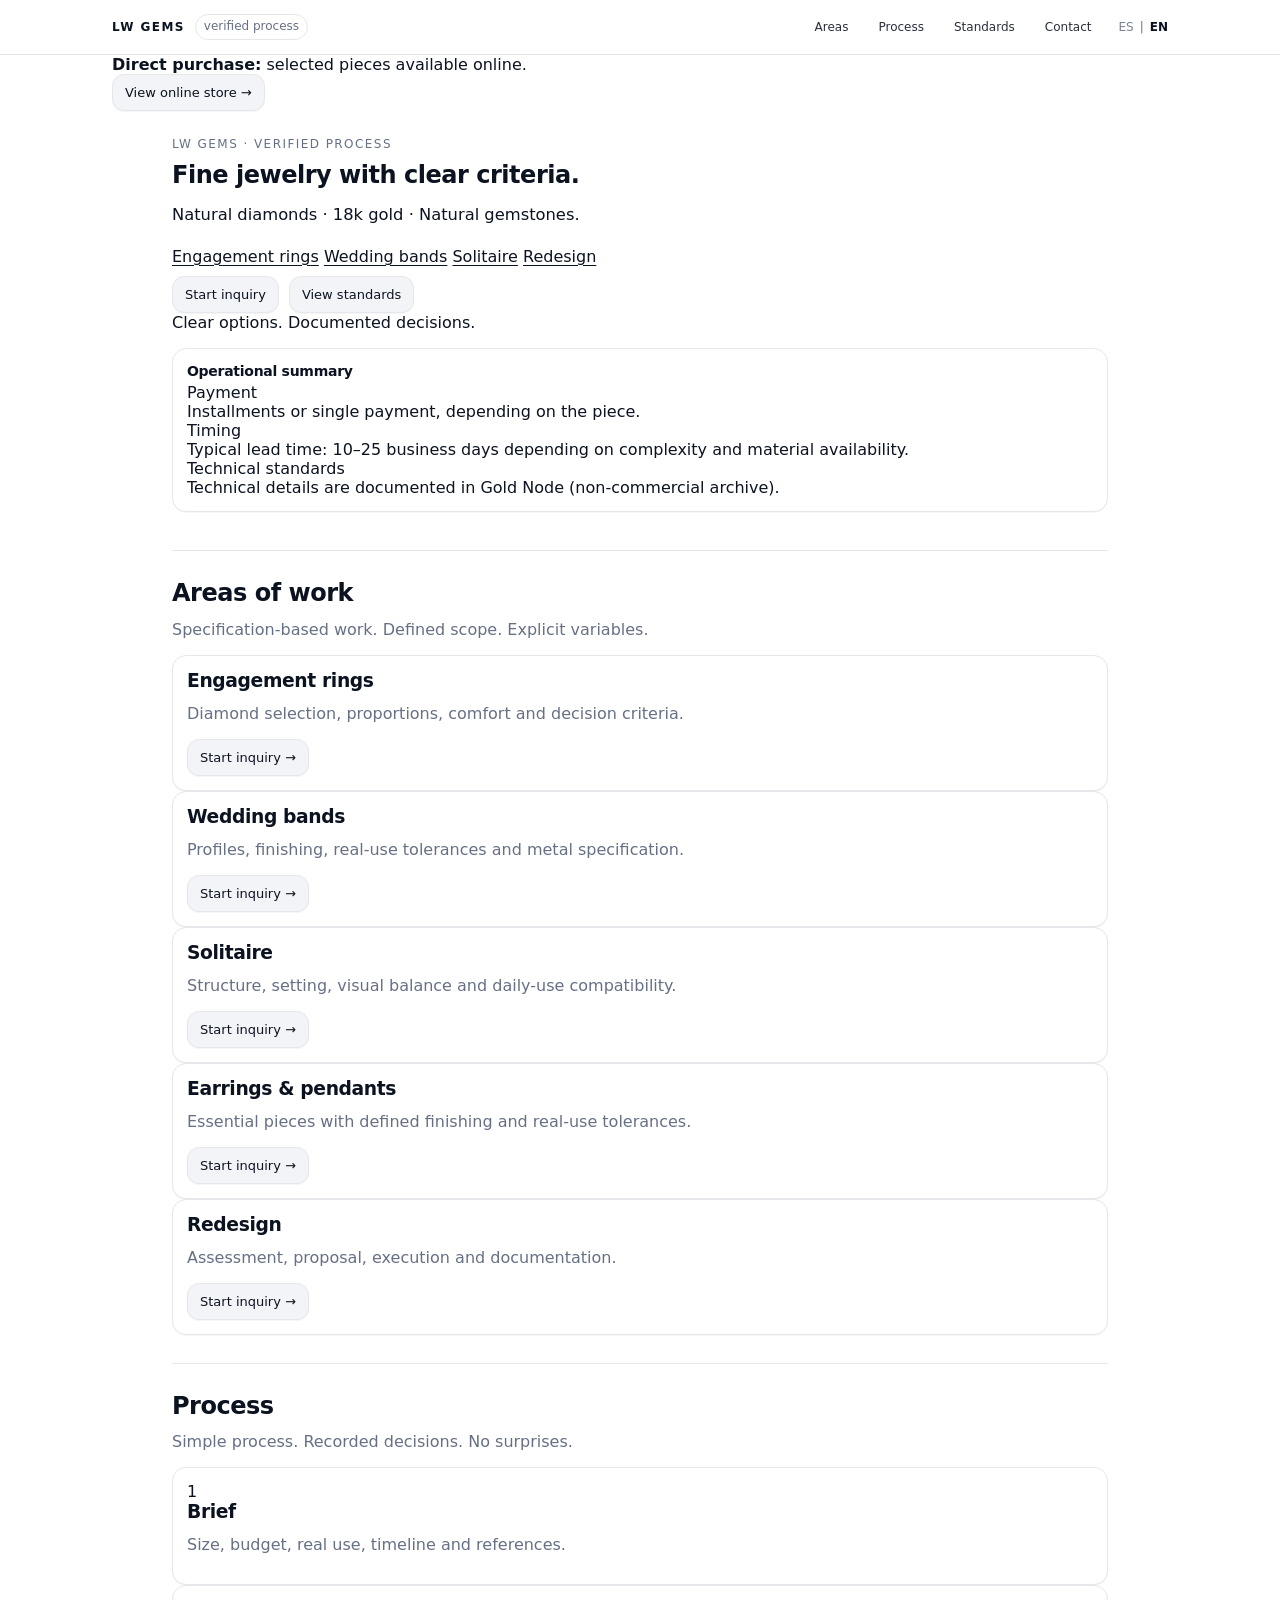
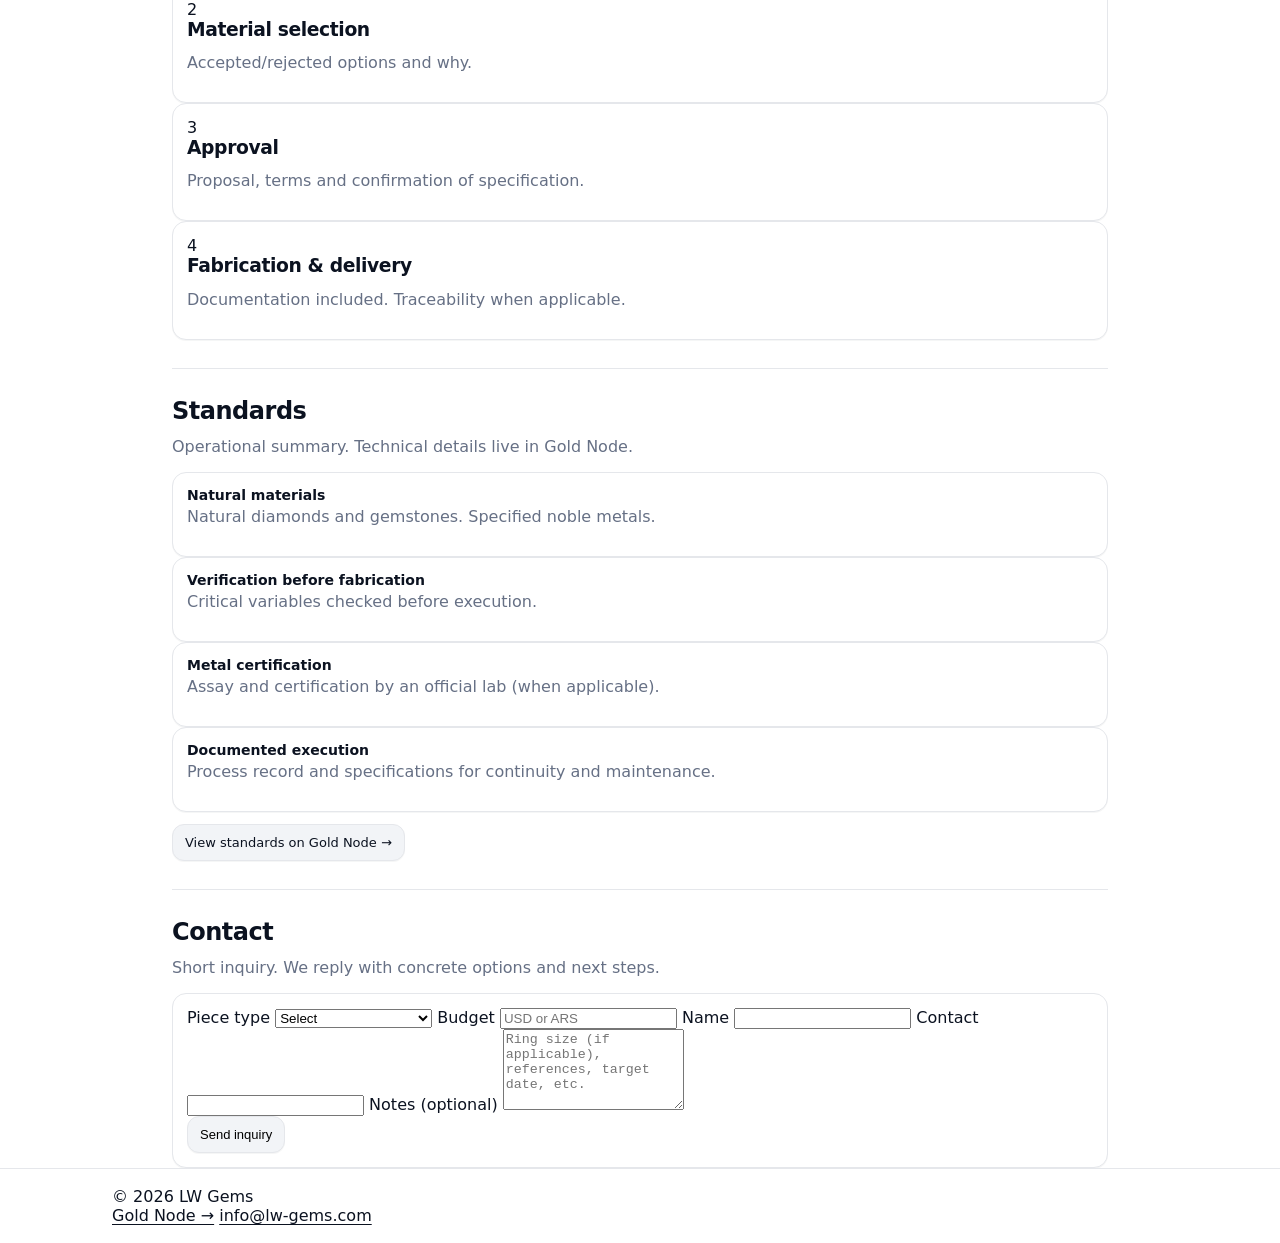
==== commit 1c0fe326: "Update index.html" ====
--- a/en/index.html
+++ b/en/index.html
@@ -17,8 +17,8 @@
   <link rel="alternate" hreflang="es" href="https://lw-gems.com/">
   <link rel="alternate" hreflang="x-default" href="https://lw-gems.com/">
 
-  <!-- CSS -->
-  <link rel="stylesheet" href="/assets/css/lw-system.css">
+  <!-- CSS (EN vive en /en/ → subir un nivel) -->
+  <link rel="stylesheet" href="../assets/css/lw-system.css">
 
   <!-- Open Graph -->
   <meta property="og:type" content="website">
@@ -77,11 +77,10 @@
 <header class="topbar">
   <div class="container">
     <div class="brand">
-      <a class="brandName" href="/en/" aria-label="LW Gems Home">LW GEMS</a>
+      <a class="brandName" href="./" aria-label="LW Gems Home">LW GEMS</a>
       <span class="brandTag">verified process</span>
     </div>
 
-    <!-- NAV CON IDIOMA (pedido) -->
     <nav class="menu" aria-label="Primary">
       <a href="#areas">Areas</a>
       <a href="#process">Process</a>
@@ -89,7 +88,7 @@
       <a href="#contact">Contact</a>
 
       <span class="langSwitch">
-        <a href="/">ES</a> |
+        <a href="../">ES</a> |
         <strong>EN</strong>
       </span>
     </nav>
@@ -155,6 +154,8 @@
     </div>
   </section>
 
+  <hr>
+
   <!-- AREAS -->
   <section id="areas" class="section">
     <h2>Areas of work</h2>
@@ -193,6 +194,76 @@
     </div>
   </section>
 
+  <hr>
+
+  <!-- PROCESS -->
+  <section id="process" class="section">
+    <h2>Process</h2>
+    <p class="muted">Simple process. Recorded decisions. No surprises.</p>
+
+    <div class="grid4">
+      <article class="card">
+        <div class="stepN">1</div>
+        <h3>Brief</h3>
+        <p class="muted">Size, budget, real use, timeline and references.</p>
+      </article>
+
+      <article class="card">
+        <div class="stepN">2</div>
+        <h3>Material selection</h3>
+        <p class="muted">Accepted/rejected options and why.</p>
+      </article>
+
+      <article class="card">
+        <div class="stepN">3</div>
+        <h3>Approval</h3>
+        <p class="muted">Proposal, terms and confirmation of specification.</p>
+      </article>
+
+      <article class="card">
+        <div class="stepN">4</div>
+        <h3>Fabrication & delivery</h3>
+        <p class="muted">Documentation included. Traceability when applicable.</p>
+      </article>
+    </div>
+  </section>
+
+  <hr>
+
+  <!-- STANDARDS -->
+  <section id="standards" class="section">
+    <h2>Standards</h2>
+    <p class="muted">Operational summary. Technical details live in Gold Node.</p>
+
+    <div class="grid2">
+      <article class="card">
+        <div class="cardTitle">Natural materials</div>
+        <p class="muted">Natural diamonds and gemstones. Specified noble metals.</p>
+      </article>
+
+      <article class="card">
+        <div class="cardTitle">Verification before fabrication</div>
+        <p class="muted">Critical variables checked before execution.</p>
+      </article>
+
+      <article class="card">
+        <div class="cardTitle">Metal certification</div>
+        <p class="muted">Assay and certification by an official lab (when applicable).</p>
+      </article>
+
+      <article class="card">
+        <div class="cardTitle">Documented execution</div>
+        <p class="muted">Process record and specifications for continuity and maintenance.</p>
+      </article>
+    </div>
+
+    <p style="margin-top:12px">
+      <a class="btn btnSecondary" href="https://gold.lw-gems.com/" target="_blank" rel="noopener">View standards on Gold Node →</a>
+    </p>
+  </section>
+
+  <hr>
+
   <!-- CONTACT -->
   <section id="contact" class="section">
     <h2>Contact</h2>
@@ -204,12 +275,14 @@
 
       <input type="hidden" name="_subject" value="LW Gems — New inquiry (EN)">
       <input type="hidden" name="_template" value="table">
+      <input type="hidden" name="_captcha" value="true">
+      <input type="hidden" name="_next" value="https://lw-gems.com/en/thanks/">
 
       <div class="formGrid">
         <label>
           Piece type
-          <select name="piece" id="pieza" required>
-            <option disabled selected>Select</option>
+          <select name="piece" id="piece" required>
+            <option value="" disabled selected>Select</option>
             <option>Engagement ring</option>
             <option>Wedding bands</option>
             <option>Solitaire</option>
@@ -232,6 +305,11 @@
           Contact
           <input type="text" name="contact" required>
         </label>
+
+        <label class="full">
+          Notes (optional)
+          <textarea name="notes" rows="5" placeholder="Ring size (if applicable), references, target date, etc."></textarea>
+        </label>
       </div>
 
       <button class="btn btnPrimary" type="submit">Send inquiry</button>
@@ -255,7 +333,7 @@
   document.querySelectorAll('[data-piece]').forEach(el => {
     el.addEventListener('click', () => {
       const v = el.getAttribute('data-piece');
-      const sel = document.getElementById('pieza');
+      const sel = document.getElementById('piece');
       if (!sel) return;
       [...sel.options].forEach(o => {
         if (o.text.trim() === v.trim()) sel.value = o.value;
--- a/assets/css/lw-system.css
+++ b/assets/css/lw-system.css
@@ -79,6 +79,7 @@
   background:#fff;
   line-height:1.6;
 }
+
 .menu{display:flex;gap:8px;flex-wrap:wrap;align-items:center}
 .menu a{
   font-size:12px;
@@ -102,6 +103,26 @@
   background:var(--chip2);
   border-color:var(--line);
 }
+
+/* ✅ Language switch (ES | EN) */
+.langSwitch{
+  font-size:12px;
+  color:var(--muted);
+  margin-left:8px;
+  white-space:nowrap;
+  display:inline-flex;
+  align-items:center;
+  gap:6px;
+}
+.langSwitch a{
+  color:var(--muted);
+  text-decoration:none;
+  padding:0;            /* no hereda el padding de .menu a */
+  border:0;             /* evita estilo pill */
+  background:transparent;
+}
+.langSwitch a:hover{ text-decoration:underline; opacity:1; }
+.langSwitch strong{ color:var(--text); font-weight:700; }
 
 /* Typography base */
 h1,h2,h3{font-weight:700;letter-spacing:-0.02em;line-height:1.18;margin:0 0 12px}
@@ -283,350 +304,3 @@
   box-shadow:var(--shadow);
 }
 .btn:hover{background:var(--chip2)}
-/* =========================
-   LW GEMS · LANDING (page-landing)
-   ========================= */
-
-/* Usa body.page-landing en el <body>.
-   Si ya estás usando page-home, duplico selector para que funcione igual. */
-body.page-landing main,
-body.page-home.page-landing main{
-  max-width:1100px;
-  padding:0 22px;
-}
-
-/* HERO layout: izquierda texto / derecha panel */
-body.page-landing .hero,
-body.page-home.page-landing .hero{
-  padding:28px 0 12px;
-}
-
-body.page-landing .heroGrid,
-body.page-home.page-landing .heroGrid{
-  display:grid;
-  grid-template-columns: 1.25fr .85fr;
-  gap:18px;
-  align-items:start;
-}
-
-@media (max-width: 920px){
-  body.page-landing .heroGrid,
-  body.page-home.page-landing .heroGrid{
-    grid-template-columns:1fr;
-  }
-}
-
-/* Título (grande, limpio) */
-body.page-landing h1,
-body.page-home.page-landing h1{
-  font-size:3.05rem;
-  letter-spacing:-0.03em;
-  line-height:1.04;
-  margin:8px 0 12px;
-}
-
-@media (max-width: 520px){
-  body.page-landing h1,
-  body.page-home.page-landing h1{
-    font-size:2.35rem;
-  }
-}
-
-/* Lead / descripción */
-body.page-landing .lead{
-  font-size:1.02rem;
-  line-height:1.68;
-  margin:0 0 14px;
-}
-
-/* Row “diamantes · oro · gemas” */
-body.page-landing .bulletRow{
-  font-size:0.98rem;
-  color:var(--muted);
-  margin:0 0 16px;
-}
-body.page-landing .bulletRow span{white-space:nowrap}
-body.page-landing .bulletRow .dot{margin:0 8px;color:var(--muted)}
-
-/* CTA buttons (primario oscuro, secundario claro) */
-body.page-landing .ctaRow{
-  display:flex;
-  gap:10px;
-  flex-wrap:wrap;
-  margin:14px 0 8px;
-}
-
-body.page-landing .btnPrimary,
-body.page-landing .btnSecondary{
-  display:inline-flex;
-  align-items:center;
-  justify-content:center;
-  padding:12px 14px;
-  border-radius:14px;
-  border:1px solid var(--line);
-  text-decoration:none;
-  font-size:13px;
-  font-weight:650;
-  box-shadow:var(--shadow);
-}
-
-body.page-landing .btnPrimary{
-  background:var(--text);
-  color:#fff;
-  border-color:rgba(11,18,32,.18);
-}
-body.page-landing .btnPrimary:hover{opacity:.92}
-
-body.page-landing .btnSecondary{
-  background:#fff;
-  color:var(--text);
-}
-body.page-landing .btnSecondary:hover{background:var(--chip2)}
-
-/* Línea corta debajo del hero */
-body.page-landing .heroNote{
-  margin-top:8px;
-  color:var(--muted);
-  font-size:0.98rem;
-}
-
-/* Panel derecho (rutas rápidas + resumen) */
-body.page-landing .sidePanel{
-  border:1px solid var(--line);
-  border-radius:var(--radius);
-  background:#fff;
-  box-shadow:var(--shadow);
-  padding:14px;
-}
-
-body.page-landing .panelTitle{
-  font-weight:700;
-  font-size:13px;
-  margin:0 0 10px;
-  color:var(--muted);
-  letter-spacing:0.08em;
-  text-transform:uppercase;
-}
-
-body.page-landing .chipRow{
-  display:flex;
-  gap:8px;
-  flex-wrap:wrap;
-  margin:6px 0 12px;
-}
-body.page-landing .chip{
-  display:inline-flex;
-  align-items:center;
-  padding:8px 10px;
-  border-radius:var(--radiusPill);
-  border:1px solid var(--line);
-  background:var(--chip);
-  font-size:12px;
-  text-decoration:none;
-  color:var(--text);
-  box-shadow:var(--shadow);
-}
-body.page-landing .chip:hover{background:var(--chip2)}
-
-/* Items del resumen (Pago / Tiempos / Estándares) */
-body.page-landing .panelBlock{
-  border-top:1px solid var(--line);
-  padding-top:12px;
-  margin-top:12px;
-}
-body.page-landing .panelLabel{
-  font-size:12px;
-  letter-spacing:0.08em;
-  text-transform:uppercase;
-  color:var(--muted);
-  font-weight:700;
-  margin:0 0 6px;
-}
-body.page-landing .panelText{
-  margin:0;
-  font-size:0.98rem;
-  line-height:1.6;
-}
-
-/* Secciones */
-body.page-landing section{
-  padding:26px 0;
-}
-body.page-landing .sectionTitle{
-  font-size:1.6rem;
-  margin:0 0 10px;
-}
-body.page-landing .sectionLead{
-  color:var(--muted);
-  margin:0 0 14px;
-}
-
-/* Cards grid (Áreas de trabajo) */
-body.page-landing .cardGrid{
-  display:grid;
-  grid-template-columns:repeat(3,minmax(0,1fr));
-  gap:12px;
-  margin-top:12px;
-}
-@media (max-width: 980px){
-  body.page-landing .cardGrid{grid-template-columns:1fr}
-}
-
-body.page-landing .workCard{
-  border:1px solid var(--line);
-  border-radius:var(--radius);
-  background:#fff;
-  box-shadow:var(--shadow);
-  padding:16px;
-}
-body.page-landing .workCard h3{
-  font-size:1.05rem;
-  margin:0 0 6px;
-}
-body.page-landing .workCard p{
-  color:var(--muted);
-  font-size:0.98rem;
-  line-height:1.6;
-  margin:0 0 12px;
-}
-
-/* Botón dentro de cards (mismo look que chip pero más grande) */
-body.page-landing .workCard .cardCta{
-  display:inline-flex;
-  align-items:center;
-  gap:8px;
-  padding:10px 12px;
-  border-radius:12px;
-  border:1px solid var(--line);
-  background:#fff;
-  box-shadow:var(--shadow);
-  text-decoration:none;
-  font-size:13px;
-  font-weight:650;
-  color:var(--text);
-}
-body.page-landing .workCard .cardCta:hover{background:var(--chip2)}
-
-/* Steps (Proceso) */
-body.page-landing .stepsGrid{
-  display:grid;
-  grid-template-columns:repeat(4,minmax(0,1fr));
-  gap:12px;
-  margin-top:12px;
-}
-@media (max-width: 980px){
-  body.page-landing .stepsGrid{grid-template-columns:1fr}
-}
-body.page-landing .stepCard{
-  border:1px solid var(--line);
-  border-radius:var(--radius);
-  background:#fff;
-  box-shadow:var(--shadow);
-  padding:14px;
-}
-body.page-landing .stepNum{
-  width:26px;height:26px;
-  border-radius:10px;
-  border:1px solid var(--line);
-  background:var(--chip);
-  display:inline-flex;
-  align-items:center;
-  justify-content:center;
-  font-weight:750;
-  font-size:12px;
-  margin-bottom:8px;
-}
-body.page-landing .stepTitle{font-weight:700;margin:0 0 6px}
-body.page-landing .stepText{margin:0;color:var(--muted);font-size:0.98rem;line-height:1.6}
-
-/* Form (Solicitud) */
-body.page-landing .formWrap{
-  border:1px solid var(--line);
-  border-radius:var(--radius);
-  background:#fff;
-  box-shadow:var(--shadow);
-  padding:16px;
-  margin-top:12px;
-}
-body.page-landing form .row{
-  display:grid;
-  grid-template-columns:1fr 1fr;
-  gap:10px;
-}
-@media (max-width: 820px){
-  body.page-landing form .row{grid-template-columns:1fr}
-}
-body.page-landing label{
-  display:block;
-  font-size:12px;
-  font-weight:700;
-  color:var(--muted);
-  letter-spacing:0.04em;
-  margin:10px 0 6px;
-}
-body.page-landing input,
-body.page-landing select,
-body.page-landing textarea{
-  width:100%;
-  padding:12px 12px;
-  border-radius:12px;
-  border:1px solid var(--line);
-  background:#fff;
-  font-size:14px;
-  outline:none;
-}
-body.page-landing textarea{min-height:110px;resize:vertical}
-body.page-landing input:focus,
-body.page-landing select:focus,
-body.page-landing textarea:focus{
-  border-color:rgba(11,18,32,.28);
-}
-
-body.page-landing .submitRow{
-  display:flex;
-  gap:10px;
-  align-items:center;
-  justify-content:space-between;
-  flex-wrap:wrap;
-  margin-top:14px;
-}
-body.page-landing .submitBtn{
-  display:inline-flex;
-  align-items:center;
-  justify-content:center;
-  padding:12px 14px;
-  border-radius:14px;
-  border:1px solid rgba(11,18,32,.18);
-  background:var(--text);
-  color:#fff;
-  font-size:13px;
-  font-weight:750;
-  box-shadow:var(--shadow);
-  cursor:pointer;
-}
-body.page-landing .submitBtn:hover{opacity:.92}
-
-body.page-landing .formHint{
-  color:var(--muted);
-  font-size:12.8px;
-}
-.langSwitch{
-  font-size:12px;
-  color:var(--muted);
-  margin-left:8px;
-  white-space:nowrap;
-}
-
-.langSwitch a{
-  color:var(--muted);
-  text-decoration:none;
-}
-
-.langSwitch a:hover{
-  text-decoration:underline;
-}
-
-.langSwitch strong{
-  color:var(--text);
-  font-weight:700;
-}
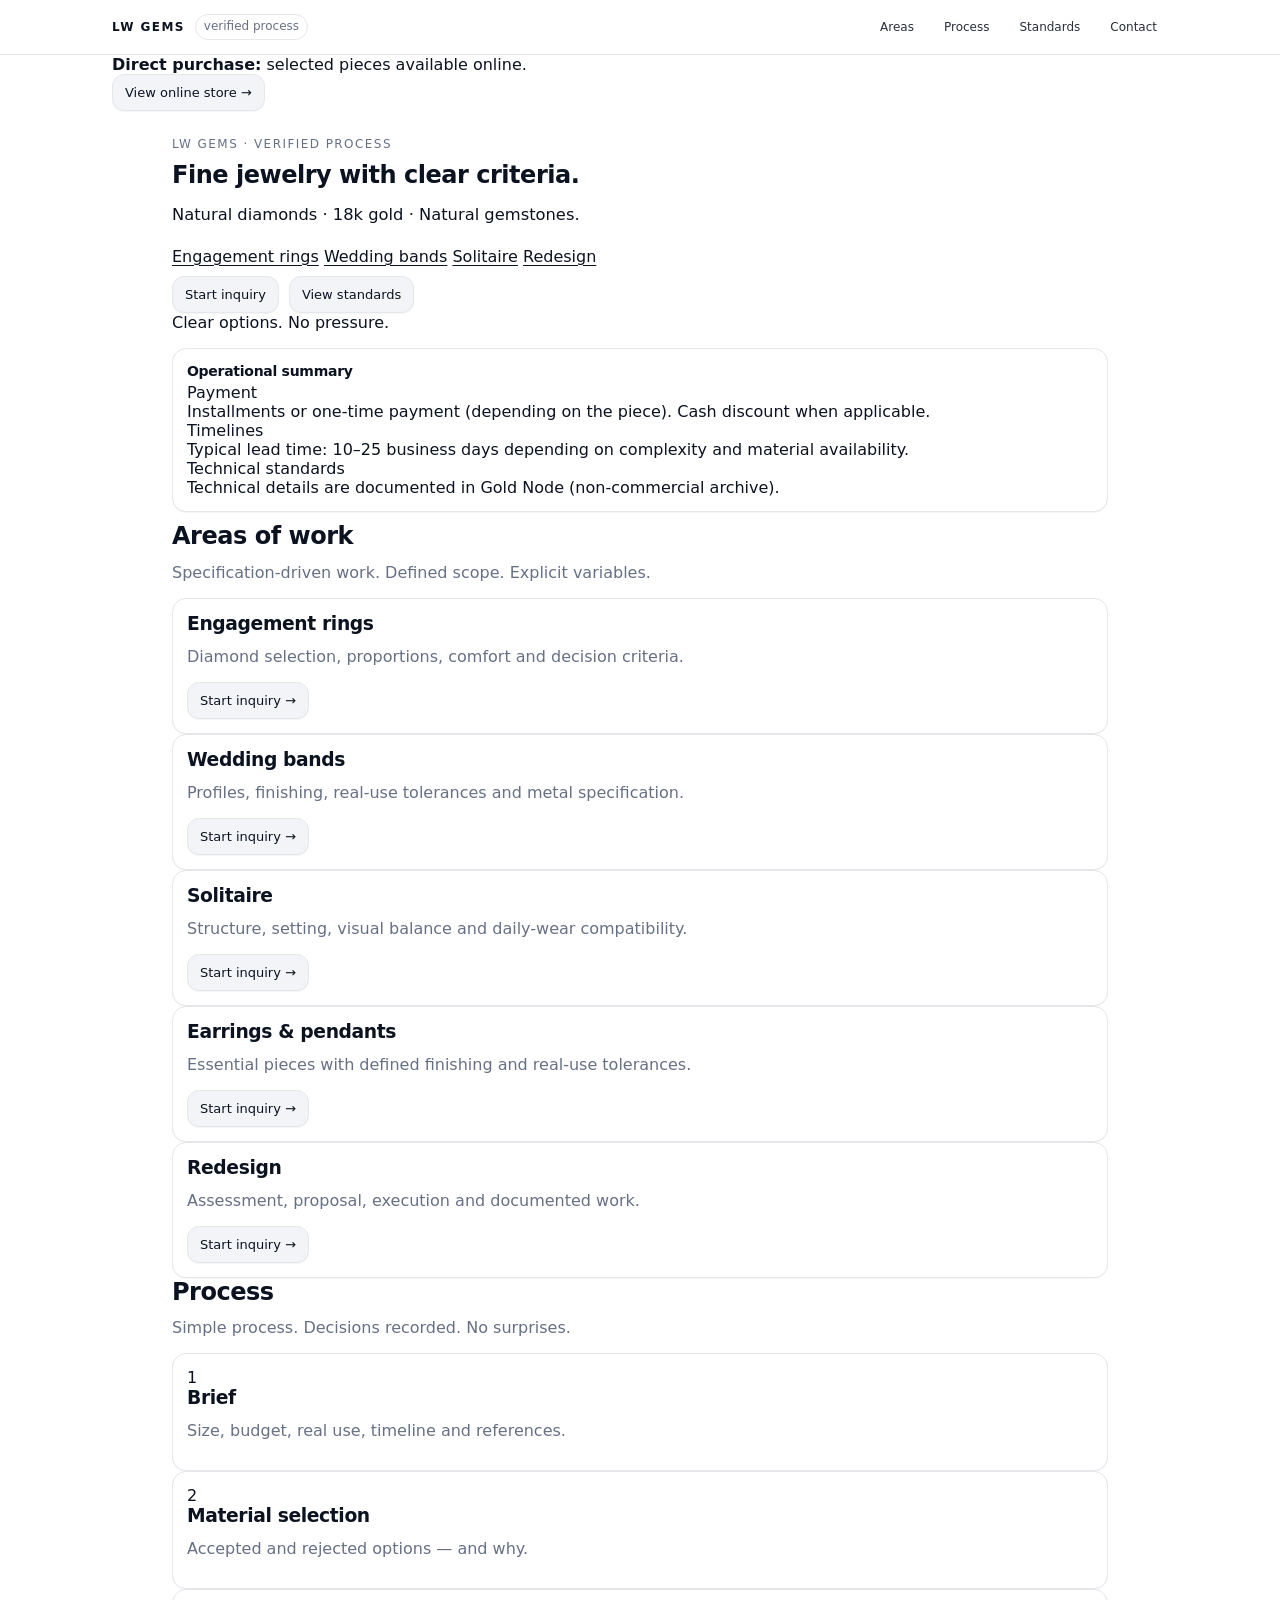
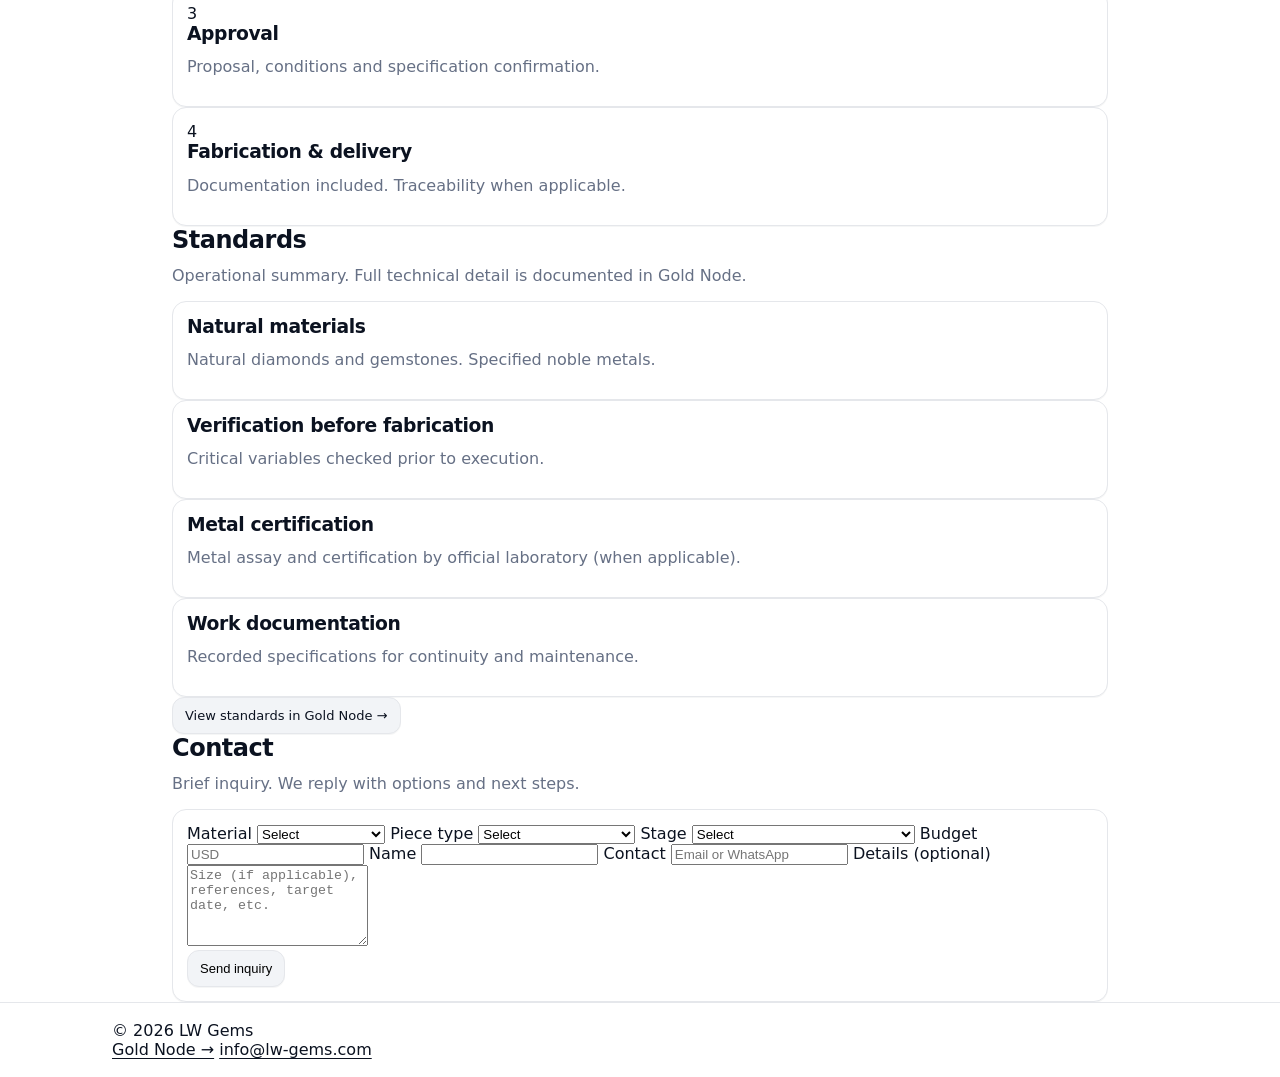
==== commit f6821f50: "Update index.html" ====
--- a/en/index.html
+++ b/en/index.html
@@ -5,8 +5,8 @@
   <meta http-equiv="content-language" content="en">
   <meta name="viewport" content="width=device-width, initial-scale=1">
 
-  <title>LW Gems — Fine jewelry with clear criteria</title>
-  <meta name="description" content="Fine jewelry under a verified process. Natural diamonds, 18k gold and natural gemstones. Clear options, explicit variables and documented execution.">
+  <title>LW Gems — Fine Jewelry with Clear Criteria</title>
+  <meta name="description" content="Fine jewelry under a verified process: natural diamonds, 18k gold and natural gemstones. Clear options, explicit variables and documented execution.">
   <meta name="robots" content="index,follow,max-image-preview:large,max-snippet:-1,max-video-preview:-1">
 
   <!-- Canonical -->
@@ -17,22 +17,22 @@
   <link rel="alternate" hreflang="es" href="https://lw-gems.com/">
   <link rel="alternate" hreflang="x-default" href="https://lw-gems.com/">
 
-  <!-- CSS (EN vive en /en/ → subir un nivel) -->
+  <!-- CSS (mismo sistema) -->
   <link rel="stylesheet" href="../assets/css/lw-system.css">
 
   <!-- Open Graph -->
   <meta property="og:type" content="website">
   <meta property="og:site_name" content="LW Gems">
-  <meta property="og:title" content="LW Gems — Fine jewelry with clear criteria">
+  <meta property="og:title" content="LW Gems — Fine Jewelry with Clear Criteria">
   <meta property="og:description" content="Natural diamonds · 18k gold · Natural gemstones. Verified process and documented execution.">
   <meta property="og:url" content="https://lw-gems.com/en/">
 
   <!-- Twitter -->
   <meta name="twitter:card" content="summary">
-  <meta name="twitter:title" content="LW Gems — Fine jewelry with clear criteria">
+  <meta name="twitter:title" content="LW Gems — Fine Jewelry with Clear Criteria">
   <meta name="twitter:description" content="Natural diamonds · 18k gold · Natural gemstones. Verified process and documented execution.">
 
-  <!-- Internal -->
+  <!-- Internal LW meta -->
   <meta name="lw:page-type" content="landing">
   <meta name="lw:note-status" content="canonical">
   <meta name="lw:note-version" content="v1">
@@ -61,7 +61,7 @@
         "@type":"WebPage",
         "@id":"https://lw-gems.com/en/#webpage",
         "url":"https://lw-gems.com/en/",
-        "name":"LW Gems — Fine jewelry with clear criteria",
+        "name":"LW Gems — Fine Jewelry with Clear Criteria",
         "isPartOf":{"@id":"https://lw-gems.com/#website"},
         "about":{"@id":"https://lw-gems.com/#organization"},
         "inLanguage":"en"
@@ -72,274 +72,287 @@
 </head>
 
 <body class="page-home">
-<a class="skip-link" href="#content">Skip to content</a>
-
-<header class="topbar">
-  <div class="container">
-    <div class="brand">
-      <a class="brandName" href="./" aria-label="LW Gems Home">LW GEMS</a>
-      <span class="brandTag">verified process</span>
+  <a class="skip-link" href="#content">Skip to content</a>
+
+  <!-- TOP BAR -->
+  <header class="topbar">
+    <div class="container">
+      <div class="brand">
+        <a class="brandName" href="/en/" aria-label="LW Gems Home">LW GEMS</a>
+        <span class="brandTag">verified process</span>
+      </div>
+
+      <nav class="menu" aria-label="Primary">
+        <a href="#areas">Areas</a>
+        <a href="#process">Process</a>
+        <a href="#standards">Standards</a>
+        <a href="#contact">Contact</a>
+      </nav>
     </div>
-
-    <nav class="menu" aria-label="Primary">
-      <a href="#areas">Areas</a>
-      <a href="#process">Process</a>
-      <a href="#standards">Standards</a>
-      <a href="#contact">Contact</a>
-
-      <span class="langSwitch">
-        <a href="../">ES</a> |
-        <strong>EN</strong>
-      </span>
-    </nav>
-  </div>
-</header>
-
-<section class="notice">
-  <div class="container noticeRow">
-    <div class="noticeText">
-      <strong>Direct purchase:</strong> selected pieces available online.
-    </div>
-    <a class="btn btnGhost" href="https://shop.lw-gems.com/" target="_blank" rel="noopener">
-      View online store →
-    </a>
-  </div>
-</section>
-
-<main id="content" class="container">
-
-  <!-- HERO -->
-  <section class="hero">
-    <div class="heroGrid">
-      <div class="heroLeft">
-        <div class="kicker">LW GEMS · VERIFIED PROCESS</div>
-
-        <h1>Fine jewelry with clear criteria.</h1>
-
-        <p class="lead">Natural diamonds · 18k gold · Natural gemstones.</p>
-
-        <div class="quickLinks" aria-label="Quick paths">
-          <a class="chip" href="#form" data-piece="Engagement ring">Engagement rings</a>
-          <a class="chip" href="#form" data-piece="Wedding bands">Wedding bands</a>
-          <a class="chip" href="#form" data-piece="Solitaire">Solitaire</a>
-          <a class="chip" href="#form" data-piece="Redesign">Redesign</a>
-        </div>
-
-        <div class="ctaRow">
-          <a class="btn btnPrimary" href="#form">Start inquiry</a>
-          <a class="btn btnSecondary" href="#standards">View standards</a>
-        </div>
-
-        <p class="micro">Clear options. Documented decisions.</p>
-      </div>
-
-      <aside class="heroRight card">
-        <h2 class="cardTitle">Operational summary</h2>
-
-        <div class="cardBlock">
-          <div class="cardLabel">Payment</div>
-          <div class="cardValue">Installments or single payment, depending on the piece.</div>
-        </div>
-
-        <div class="cardBlock">
-          <div class="cardLabel">Timing</div>
-          <div class="cardValue">Typical lead time: 10–25 business days depending on complexity and material availability.</div>
-        </div>
-
-        <div class="cardBlock">
-          <div class="cardLabel">Technical standards</div>
-          <div class="cardValue">Technical details are documented in Gold Node (non-commercial archive).</div>
-        </div>
-      </aside>
+  </header>
+
+  <!-- DIRECT PURCHASE BAR -->
+  <section class="notice">
+    <div class="container noticeRow">
+      <div class="noticeText">
+        <strong>Direct purchase:</strong> selected pieces available online.
+      </div>
+      <a class="btn btnGhost" href="https://shop.lw-gems.com/" target="_blank" rel="noopener">
+        View online store →
+      </a>
     </div>
   </section>
 
-  <hr>
-
-  <!-- AREAS -->
-  <section id="areas" class="section">
-    <h2>Areas of work</h2>
-    <p class="muted">Specification-based work. Defined scope. Explicit variables.</p>
-
-    <div class="grid3">
-      <article class="card">
-        <h3>Engagement rings</h3>
-        <p class="muted">Diamond selection, proportions, comfort and decision criteria.</p>
-        <a class="btn btnGhost" href="#form" data-piece="Engagement ring">Start inquiry →</a>
-      </article>
-
-      <article class="card">
-        <h3>Wedding bands</h3>
-        <p class="muted">Profiles, finishing, real-use tolerances and metal specification.</p>
-        <a class="btn btnGhost" href="#form" data-piece="Wedding bands">Start inquiry →</a>
-      </article>
-
-      <article class="card">
-        <h3>Solitaire</h3>
-        <p class="muted">Structure, setting, visual balance and daily-use compatibility.</p>
-        <a class="btn btnGhost" href="#form" data-piece="Solitaire">Start inquiry →</a>
-      </article>
-
-      <article class="card">
-        <h3>Earrings & pendants</h3>
-        <p class="muted">Essential pieces with defined finishing and real-use tolerances.</p>
-        <a class="btn btnGhost" href="#form" data-piece="Earrings and pendants">Start inquiry →</a>
-      </article>
-
-      <article class="card">
-        <h3>Redesign</h3>
-        <p class="muted">Assessment, proposal, execution and documentation.</p>
-        <a class="btn btnGhost" href="#form" data-piece="Redesign">Start inquiry →</a>
-      </article>
+  <main id="content" class="container">
+
+    <!-- HERO -->
+    <section class="hero">
+      <div class="heroGrid">
+        <div class="heroLeft">
+          <div class="kicker">LW GEMS · VERIFIED PROCESS</div>
+
+          <h1>Fine jewelry with clear criteria.</h1>
+
+          <p class="lead">Natural diamonds · 18k gold · Natural gemstones.</p>
+
+          <!-- QUICK ROUTES (SEO + UX) -->
+          <div class="quickLinks" aria-label="Quick routes">
+            <a class="chip" href="#form" data-piece="Engagement ring">Engagement rings</a>
+            <a class="chip" href="#form" data-piece="Wedding bands">Wedding bands</a>
+            <a class="chip" href="#form" data-piece="Solitaire">Solitaire</a>
+            <a class="chip" href="#form" data-piece="Redesign">Redesign</a>
+          </div>
+
+          <div class="ctaRow">
+            <a class="btn btnPrimary" href="#form">Start inquiry</a>
+            <a class="btn btnSecondary" href="#standards">View standards</a>
+          </div>
+
+          <p class="micro">Clear options. No pressure.</p>
+        </div>
+
+        <!-- OPERATIONAL SUMMARY -->
+        <aside class="heroRight card">
+          <h2 class="cardTitle">Operational summary</h2>
+
+          <div class="cardBlock">
+            <div class="cardLabel">Payment</div>
+            <div class="cardValue">Installments or one-time payment (depending on the piece). Cash discount when applicable.</div>
+          </div>
+
+          <div class="cardBlock">
+            <div class="cardLabel">Timelines</div>
+            <div class="cardValue">Typical lead time: 10–25 business days depending on complexity and material availability.</div>
+          </div>
+
+          <div class="cardBlock">
+            <div class="cardLabel">Technical standards</div>
+            <div class="cardValue">Technical details are documented in Gold Node (non-commercial archive).</div>
+          </div>
+        </aside>
+      </div>
+    </section>
+
+    <!-- AREAS -->
+    <section id="areas" class="section">
+      <h2>Areas of work</h2>
+      <p class="muted">Specification-driven work. Defined scope. Explicit variables.</p>
+
+      <div class="grid3">
+        <article class="card">
+          <h3>Engagement rings</h3>
+          <p class="muted">Diamond selection, proportions, comfort and decision criteria.</p>
+          <a class="btn btnGhost" href="#form" data-piece="Engagement ring">Start inquiry →</a>
+        </article>
+
+        <article class="card">
+          <h3>Wedding bands</h3>
+          <p class="muted">Profiles, finishing, real-use tolerances and metal specification.</p>
+          <a class="btn btnGhost" href="#form" data-piece="Wedding bands">Start inquiry →</a>
+        </article>
+
+        <article class="card">
+          <h3>Solitaire</h3>
+          <p class="muted">Structure, setting, visual balance and daily-wear compatibility.</p>
+          <a class="btn btnGhost" href="#form" data-piece="Solitaire">Start inquiry →</a>
+        </article>
+
+        <article class="card">
+          <h3>Earrings & pendants</h3>
+          <p class="muted">Essential pieces with defined finishing and real-use tolerances.</p>
+          <a class="btn btnGhost" href="#form" data-piece="Earrings and pendants">Start inquiry →</a>
+        </article>
+
+        <article class="card">
+          <h3>Redesign</h3>
+          <p class="muted">Assessment, proposal, execution and documented work.</p>
+          <a class="btn btnGhost" href="#form" data-piece="Redesign">Start inquiry →</a>
+        </article>
+      </div>
+    </section>
+
+    <!-- PROCESS -->
+    <section id="process" class="section">
+      <h2>Process</h2>
+      <p class="muted">Simple process. Decisions recorded. No surprises.</p>
+
+      <div class="grid4">
+        <article class="step card">
+          <div class="stepN">1</div>
+          <h3>Brief</h3>
+          <p class="muted">Size, budget, real use, timeline and references.</p>
+        </article>
+
+        <article class="step card">
+          <div class="stepN">2</div>
+          <h3>Material selection</h3>
+          <p class="muted">Accepted and rejected options — and why.</p>
+        </article>
+
+        <article class="step card">
+          <div class="stepN">3</div>
+          <h3>Approval</h3>
+          <p class="muted">Proposal, conditions and specification confirmation.</p>
+        </article>
+
+        <article class="step card">
+          <div class="stepN">4</div>
+          <h3>Fabrication & delivery</h3>
+          <p class="muted">Documentation included. Traceability when applicable.</p>
+        </article>
+      </div>
+    </section>
+
+    <!-- STANDARDS -->
+    <section id="standards" class="section">
+      <h2>Standards</h2>
+      <p class="muted">Operational summary. Full technical detail is documented in Gold Node.</p>
+
+      <div class="grid2">
+        <article class="bullet card">
+          <h3>Natural materials</h3>
+          <p class="muted">Natural diamonds and gemstones. Specified noble metals.</p>
+        </article>
+
+        <article class="bullet card">
+          <h3>Verification before fabrication</h3>
+          <p class="muted">Critical variables checked prior to execution.</p>
+        </article>
+
+        <article class="bullet card">
+          <h3>Metal certification</h3>
+          <p class="muted">Metal assay and certification by official laboratory (when applicable).</p>
+        </article>
+
+        <article class="bullet card">
+          <h3>Work documentation</h3>
+          <p class="muted">Recorded specifications for continuity and maintenance.</p>
+        </article>
+      </div>
+
+      <a class="btn btnSecondary" href="https://gold.lw-gems.com/" target="_blank" rel="noopener">
+        View standards in Gold Node →
+      </a>
+    </section>
+
+    <!-- CONTACT -->
+    <section id="contact" class="section">
+      <h2>Contact</h2>
+      <p class="muted">Brief inquiry. We reply with options and next steps.</p>
+
+      <form id="form" class="form card"
+            action="https://formsubmit.co/info@lw-gems.com"
+            method="POST">
+
+        <input type="hidden" name="_subject" value="LW Gems — New inquiry (EN)">
+        <input type="hidden" name="_captcha" value="true">
+        <input type="hidden" name="_template" value="table">
+        <input type="hidden" name="_next" value="https://lw-gems.com/en/thanks/">
+
+        <div class="formGrid">
+          <label>
+            Material
+            <select name="material" required>
+              <option value="" disabled selected>Select</option>
+              <option>18k Gold</option>
+              <option>Platinum</option>
+              <option>Natural diamond</option>
+              <option>Natural gemstone</option>
+            </select>
+          </label>
+
+          <label>
+            Piece type
+            <select name="pieza" id="pieza" required>
+              <option value="" disabled selected>Select</option>
+              <option>Engagement ring</option>
+              <option>Wedding bands</option>
+              <option>Solitaire</option>
+              <option>Earrings and pendants</option>
+              <option>Redesign</option>
+            </select>
+          </label>
+
+          <label>
+            Stage
+            <select name="stage" required>
+              <option value="" disabled selected>Select</option>
+              <option>Initial idea</option>
+              <option>Comparing options</option>
+              <option>I already have the stone / material</option>
+              <option>Redesigning an existing piece</option>
+            </select>
+          </label>
+
+          <label>
+            Budget
+            <input name="budget" type="text" placeholder="USD">
+          </label>
+
+          <label>
+            Name
+            <input name="name" type="text" required>
+          </label>
+
+          <label>
+            Contact
+            <input name="contact" type="text" placeholder="Email or WhatsApp" required>
+          </label>
+
+          <label class="full">
+            Details (optional)
+            <textarea name="details" rows="5" placeholder="Size (if applicable), references, target date, etc."></textarea>
+          </label>
+        </div>
+
+        <button class="btn btnPrimary" type="submit">Send inquiry</button>
+      </form>
+    </section>
+  </main>
+
+  <footer class="footer">
+    <div class="container footerRow">
+      <div>© <span id="y"></span> LW Gems</div>
+      <div class="footerLinks">
+        <a href="https://gold.lw-gems.com/" target="_blank" rel="noopener">Gold Node →</a>
+        <a href="mailto:info@lw-gems.com">info@lw-gems.com</a>
+      </div>
     </div>
-  </section>
-
-  <hr>
-
-  <!-- PROCESS -->
-  <section id="process" class="section">
-    <h2>Process</h2>
-    <p class="muted">Simple process. Recorded decisions. No surprises.</p>
-
-    <div class="grid4">
-      <article class="card">
-        <div class="stepN">1</div>
-        <h3>Brief</h3>
-        <p class="muted">Size, budget, real use, timeline and references.</p>
-      </article>
-
-      <article class="card">
-        <div class="stepN">2</div>
-        <h3>Material selection</h3>
-        <p class="muted">Accepted/rejected options and why.</p>
-      </article>
-
-      <article class="card">
-        <div class="stepN">3</div>
-        <h3>Approval</h3>
-        <p class="muted">Proposal, terms and confirmation of specification.</p>
-      </article>
-
-      <article class="card">
-        <div class="stepN">4</div>
-        <h3>Fabrication & delivery</h3>
-        <p class="muted">Documentation included. Traceability when applicable.</p>
-      </article>
-    </div>
-  </section>
-
-  <hr>
-
-  <!-- STANDARDS -->
-  <section id="standards" class="section">
-    <h2>Standards</h2>
-    <p class="muted">Operational summary. Technical details live in Gold Node.</p>
-
-    <div class="grid2">
-      <article class="card">
-        <div class="cardTitle">Natural materials</div>
-        <p class="muted">Natural diamonds and gemstones. Specified noble metals.</p>
-      </article>
-
-      <article class="card">
-        <div class="cardTitle">Verification before fabrication</div>
-        <p class="muted">Critical variables checked before execution.</p>
-      </article>
-
-      <article class="card">
-        <div class="cardTitle">Metal certification</div>
-        <p class="muted">Assay and certification by an official lab (when applicable).</p>
-      </article>
-
-      <article class="card">
-        <div class="cardTitle">Documented execution</div>
-        <p class="muted">Process record and specifications for continuity and maintenance.</p>
-      </article>
-    </div>
-
-    <p style="margin-top:12px">
-      <a class="btn btnSecondary" href="https://gold.lw-gems.com/" target="_blank" rel="noopener">View standards on Gold Node →</a>
-    </p>
-  </section>
-
-  <hr>
-
-  <!-- CONTACT -->
-  <section id="contact" class="section">
-    <h2>Contact</h2>
-    <p class="muted">Short inquiry. We reply with concrete options and next steps.</p>
-
-    <form id="form" class="form card"
-          action="https://formsubmit.co/info@lw-gems.com"
-          method="POST">
-
-      <input type="hidden" name="_subject" value="LW Gems — New inquiry (EN)">
-      <input type="hidden" name="_template" value="table">
-      <input type="hidden" name="_captcha" value="true">
-      <input type="hidden" name="_next" value="https://lw-gems.com/en/thanks/">
-
-      <div class="formGrid">
-        <label>
-          Piece type
-          <select name="piece" id="piece" required>
-            <option value="" disabled selected>Select</option>
-            <option>Engagement ring</option>
-            <option>Wedding bands</option>
-            <option>Solitaire</option>
-            <option>Earrings and pendants</option>
-            <option>Redesign</option>
-          </select>
-        </label>
-
-        <label>
-          Budget
-          <input type="text" name="budget" placeholder="USD or ARS">
-        </label>
-
-        <label>
-          Name
-          <input type="text" name="name" required>
-        </label>
-
-        <label>
-          Contact
-          <input type="text" name="contact" required>
-        </label>
-
-        <label class="full">
-          Notes (optional)
-          <textarea name="notes" rows="5" placeholder="Ring size (if applicable), references, target date, etc."></textarea>
-        </label>
-      </div>
-
-      <button class="btn btnPrimary" type="submit">Send inquiry</button>
-    </form>
-  </section>
-</main>
-
-<footer class="footer">
-  <div class="container footerRow">
-    <div>© <span id="y"></span> LW Gems</div>
-    <div class="footerLinks">
-      <a href="https://gold.lw-gems.com/" target="_blank" rel="noopener">Gold Node →</a>
-      <a href="mailto:info@lw-gems.com">info@lw-gems.com</a>
-    </div>
-  </div>
-</footer>
-
-<script>
-  document.getElementById("y").textContent = new Date().getFullYear();
-
-  document.querySelectorAll('[data-piece]').forEach(el => {
-    el.addEventListener('click', () => {
-      const v = el.getAttribute('data-piece');
-      const sel = document.getElementById('piece');
-      if (!sel) return;
-      [...sel.options].forEach(o => {
-        if (o.text.trim() === v.trim()) sel.value = o.value;
+  </footer>
+
+  <script>
+    document.getElementById("y").textContent = new Date().getFullYear();
+
+    document.querySelectorAll('[data-piece]').forEach(el => {
+      el.addEventListener('click', () => {
+        const v = el.getAttribute('data-piece');
+        const sel = document.getElementById('pieza');
+        if (!sel) return;
+        [...sel.options].forEach(o => {
+          if (o.text.trim() === v.trim()) sel.value = o.value;
+        });
       });
     });
-  });
-</script>
+  </script>
 </body>
 </html>
